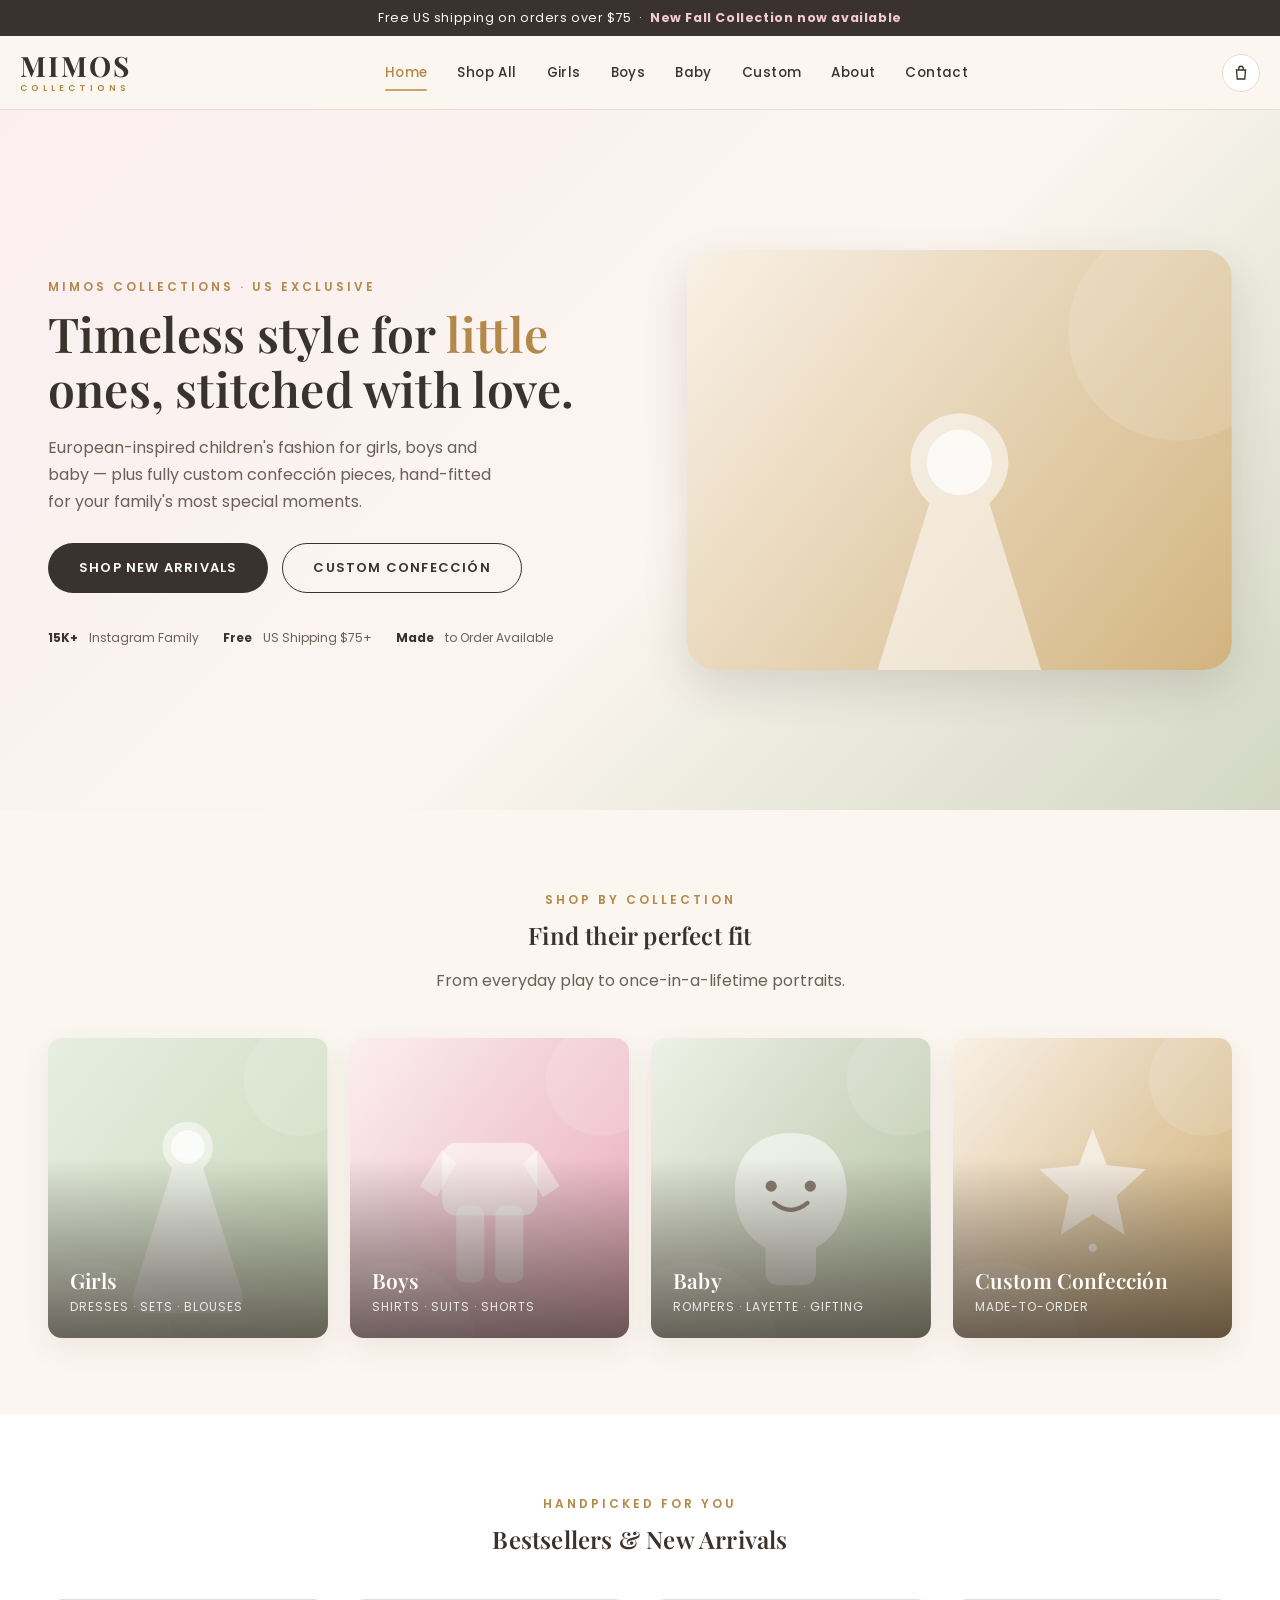
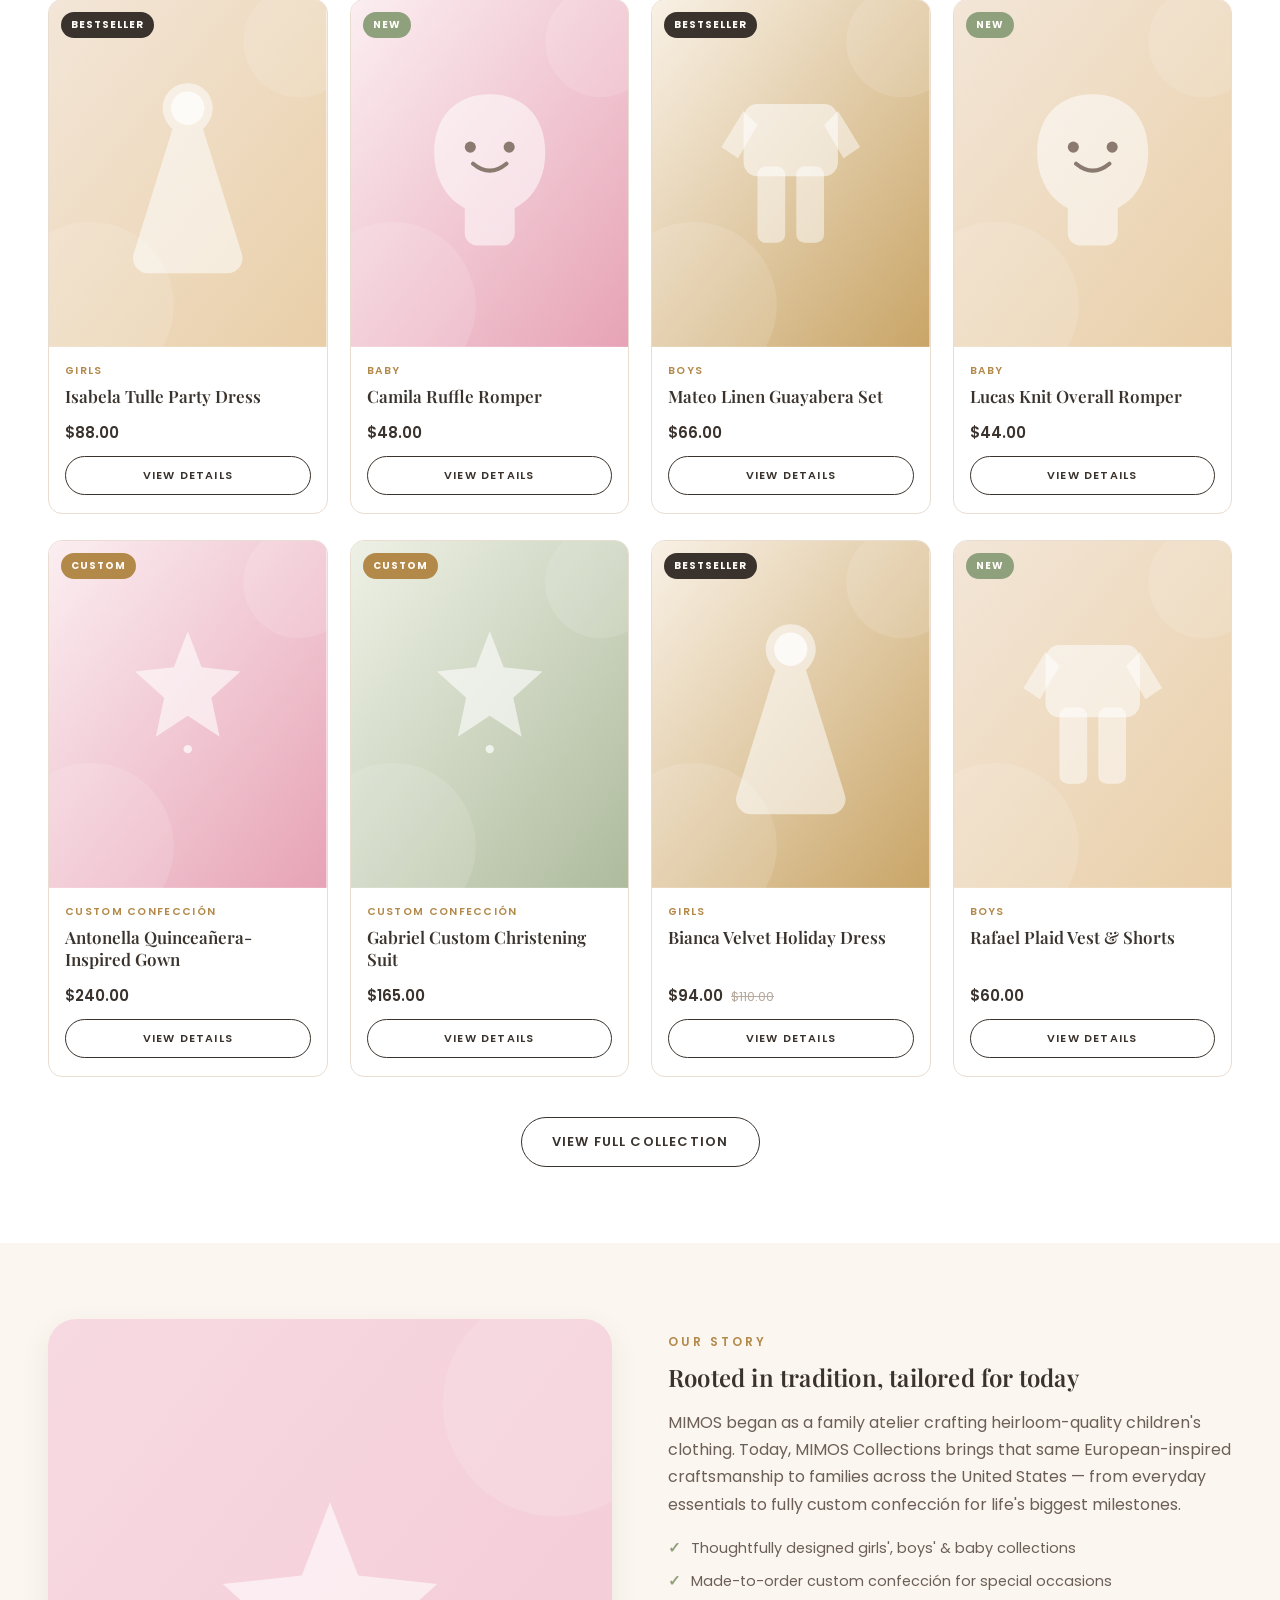
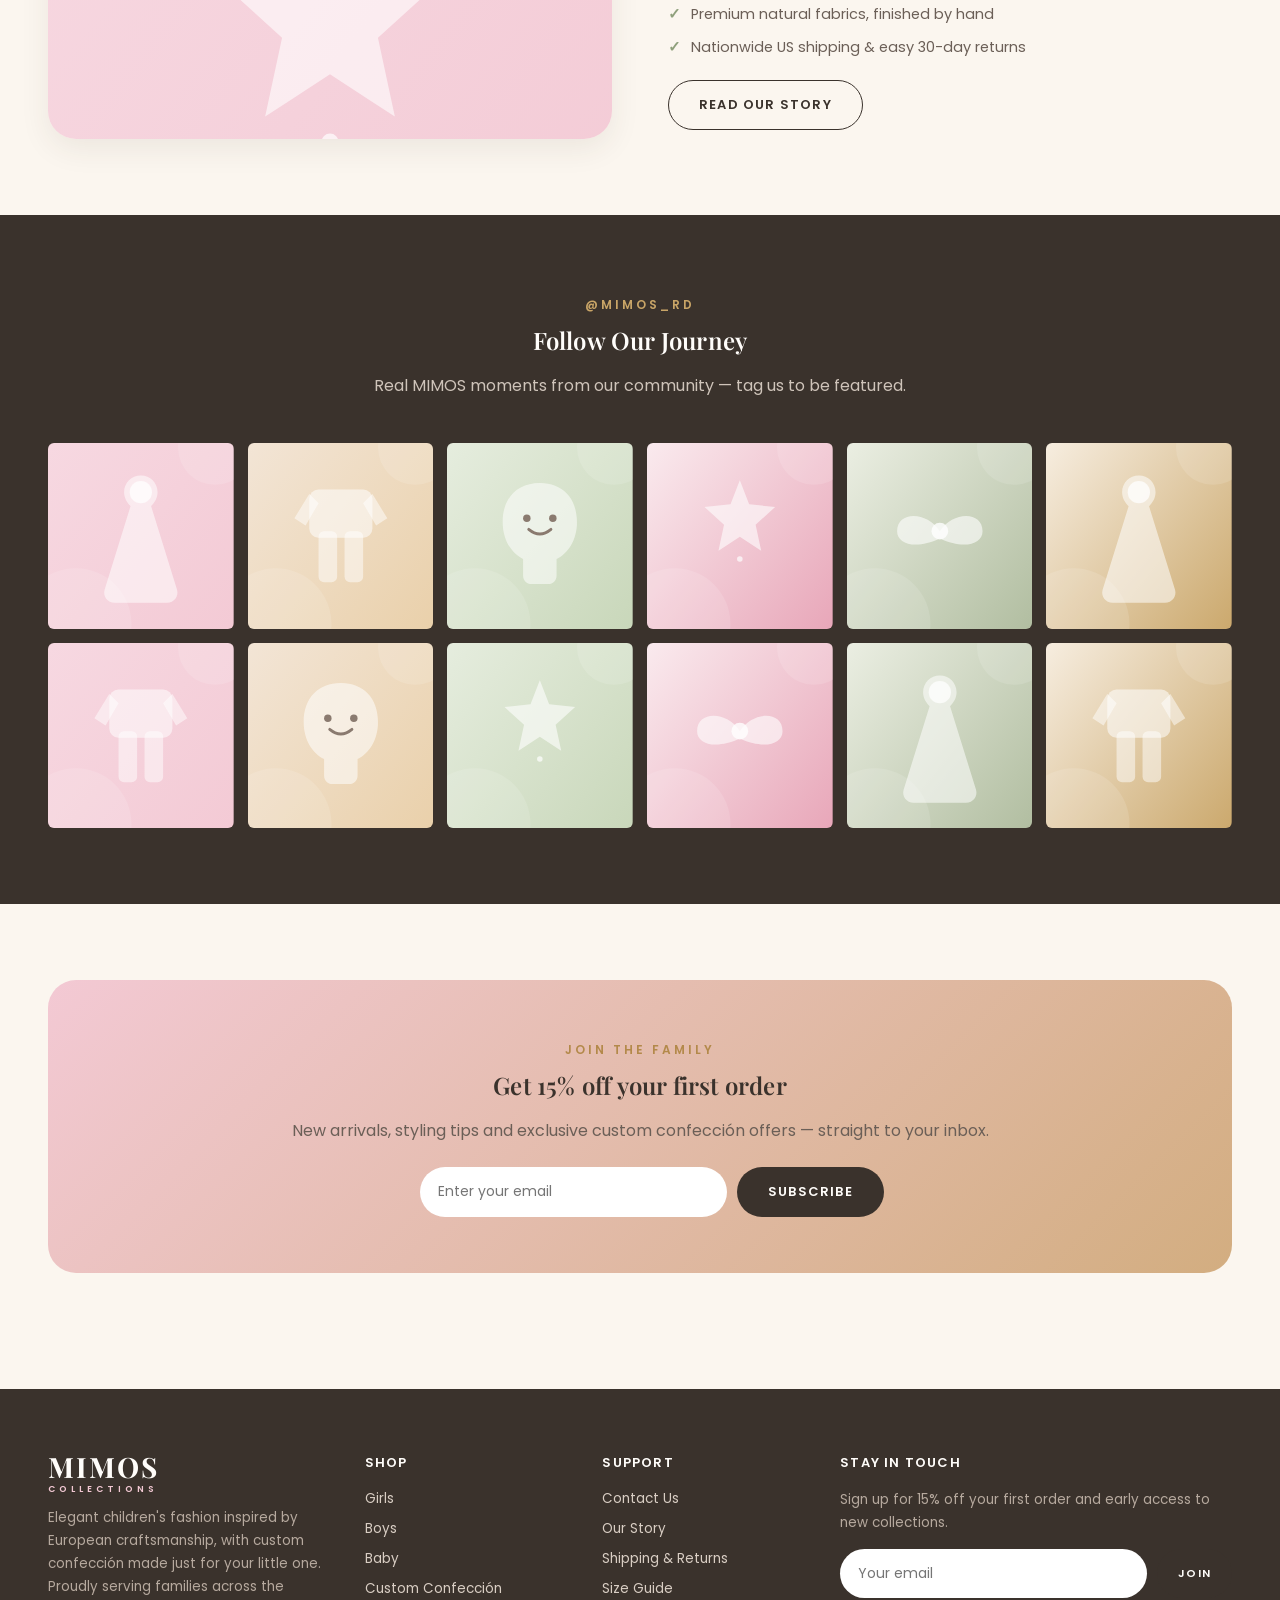
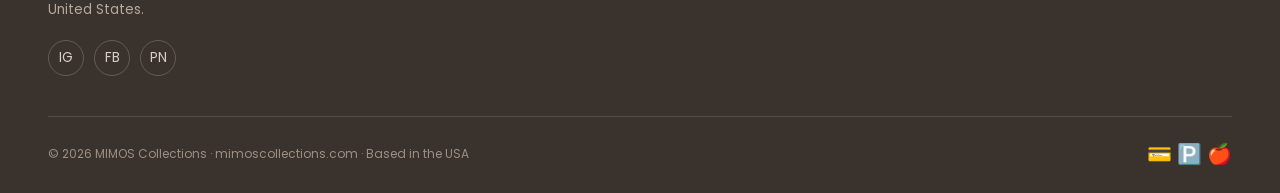
==== index.html @ 0d4e4b75 "Add MIMOS Collections e-commerce storefront Static multi-page site for a US-based children's fashion" ====
<!DOCTYPE html>
<html lang="en">
<head>
<meta charset="UTF-8">
<meta name="viewport" content="width=device-width, initial-scale=1.0">
<title>MIMOS Collections | Elegant Children's Fashion, Made in the USA</title>
<meta name="description" content="MIMOS Collections — elegant, European-inspired children's clothing for girls, boys and baby, plus custom confección pieces. US shipping nationwide.">
<link rel="icon" href="assets/favicon.svg" type="image/svg+xml">
<link rel="preconnect" href="https://fonts.googleapis.com">
<link href="https://fonts.googleapis.com/css2?family=Playfair+Display:wght@600;700&family=Poppins:wght@400;500;600;700&display=swap" rel="stylesheet">
<link rel="stylesheet" href="css/style.css">
</head>
<body>

<div class="topbar">Free US shipping on orders over $75 &nbsp;·&nbsp; <strong>New Fall Collection now available</strong></div>

<header class="site-header">
  <div class="wrap nav">
    <a href="index.html" class="logo">MIMOS<span>Collections</span></a>
    <nav class="nav-links">
      <a href="index.html" class="active">Home</a>
      <a href="shop.html">Shop All</a>
      <a href="shop.html?cat=girls">Girls</a>
      <a href="shop.html?cat=boys">Boys</a>
      <a href="shop.html?cat=baby">Baby</a>
      <a href="shop.html?cat=custom">Custom</a>
      <a href="about.html">About</a>
      <a href="contact.html">Contact</a>
    </nav>
    <div class="nav-actions">
      <a href="cart.html" class="icon-btn" aria-label="Cart">
        <svg width="18" height="18" viewBox="0 0 24 24" fill="none" stroke="currentColor" stroke-width="1.8"><path d="M6 8h12l-1 12H7L6 8z"/><path d="M9 8V6a3 3 0 016 0v2"/></svg>
        <span class="cart-count">0</span>
      </a>
      <button class="menu-toggle" aria-label="Menu">&#9776;</button>
    </div>
  </div>
</header>

<section class="hero">
  <div class="wrap">
    <div class="hero-copy">
      <span class="eyebrow">MIMOS Collections · US Exclusive</span>
      <h1>Timeless style for <em>little</em> ones, stitched with love.</h1>
      <p class="lead">European-inspired children's fashion for girls, boys and baby — plus fully custom confección pieces, hand-fitted for your family's most special moments.</p>
      <div class="hero-cta">
        <a href="shop.html" class="btn btn-primary">Shop New Arrivals</a>
        <a href="shop.html?cat=custom" class="btn btn-outline">Custom Confección</a>
      </div>
      <div class="hero-badges">
        <div><b>15K+</b>&nbsp;Instagram Family</div>
        <div><b>Free</b>&nbsp;US Shipping $75+</div>
        <div><b>Made</b>&nbsp;to Order Available</div>
      </div>
    </div>
    <div class="hero-art" id="hero-art"></div>
  </div>
</section>

<section>
  <div class="wrap">
    <div class="section-head">
      <span class="eyebrow">Shop by Collection</span>
      <h2>Find their perfect fit</h2>
      <p class="lead">From everyday play to once-in-a-lifetime portraits.</p>
    </div>
    <div class="cat-grid" id="cat-grid"></div>
  </div>
</section>

<section style="background:var(--white);">
  <div class="wrap">
    <div class="section-head">
      <span class="eyebrow">Handpicked for You</span>
      <h2>Bestsellers &amp; New Arrivals</h2>
    </div>
    <div class="product-grid" id="featured-grid"></div>
    <div class="text-center" style="margin-top:40px;">
      <a href="shop.html" class="btn btn-outline">View Full Collection</a>
    </div>
  </div>
</section>

<section>
  <div class="wrap story">
    <div class="story-art" id="story-art"></div>
    <div>
      <span class="eyebrow">Our Story</span>
      <h2>Rooted in tradition, tailored for today</h2>
      <p class="lead" style="margin-bottom:20px;">MIMOS began as a family atelier crafting heirloom-quality children's clothing. Today, MIMOS Collections brings that same European-inspired craftsmanship to families across the United States — from everyday essentials to fully custom confección for life's biggest milestones.</p>
      <ul class="checks">
        <li>Thoughtfully designed girls', boys' &amp; baby collections</li>
        <li>Made-to-order custom confección for special occasions</li>
        <li>Premium natural fabrics, finished by hand</li>
        <li>Nationwide US shipping &amp; easy 30-day returns</li>
      </ul>
      <a href="about.html" class="btn btn-outline" style="margin-top:10px;">Read Our Story</a>
    </div>
  </div>
</section>

<section class="insta-section">
  <div class="wrap">
    <div class="section-head">
      <span class="eyebrow" style="color:var(--gold);">@mimos_rd</span>
      <h2>Follow Our Journey</h2>
      <p class="lead">Real MIMOS moments from our community — tag us to be featured.</p>
    </div>
    <div class="insta-grid" id="insta-grid"></div>
  </div>
</section>

<section>
  <div class="wrap">
    <div class="newsletter">
      <span class="eyebrow" style="color:var(--gold-deep);">Join the Family</span>
      <h2>Get 15% off your first order</h2>
      <p class="lead" style="color:var(--charcoal-soft);">New arrivals, styling tips and exclusive custom confección offers — straight to your inbox.</p>
      <form class="newsletter-form">
        <input type="email" placeholder="Enter your email" required>
        <button class="btn btn-primary" type="submit">Subscribe</button>
      </form>
    </div>
  </div>
</section>

<footer class="site-footer">
  <div class="wrap">
    <div class="footer-grid">
      <div>
        <a href="index.html" class="logo">MIMOS<span>Collections</span></a>
        <p>Elegant children's fashion inspired by European craftsmanship, with custom confección made just for your little one. Proudly serving families across the United States.</p>
        <div class="footer-social">
          <a href="https://www.instagram.com/mimos_rd" target="_blank" rel="noopener" aria-label="Instagram">IG</a>
          <a href="#" aria-label="Facebook">FB</a>
          <a href="#" aria-label="Pinterest">PN</a>
        </div>
      </div>
      <div>
        <h4>Shop</h4>
        <ul>
          <li><a href="shop.html?cat=girls">Girls</a></li>
          <li><a href="shop.html?cat=boys">Boys</a></li>
          <li><a href="shop.html?cat=baby">Baby</a></li>
          <li><a href="shop.html?cat=custom">Custom Confección</a></li>
        </ul>
      </div>
      <div>
        <h4>Support</h4>
        <ul>
          <li><a href="contact.html">Contact Us</a></li>
          <li><a href="about.html">Our Story</a></li>
          <li><a href="contact.html">Shipping &amp; Returns</a></li>
          <li><a href="contact.html">Size Guide</a></li>
        </ul>
      </div>
      <div>
        <h4>Stay In Touch</h4>
        <p>Sign up for 15% off your first order and early access to new collections.</p>
        <form class="newsletter-form" style="margin-top:14px;max-width:none;">
          <input type="email" placeholder="Your email" required>
          <button class="btn btn-primary btn-sm" type="submit">Join</button>
        </form>
      </div>
    </div>
    <div class="footer-bottom">
      <span>&copy; 2026 MIMOS Collections · mimoscollections.com · Based in the USA</span>
      <div class="pay-icons">💳 🅿️ 🍎</div>
    </div>
  </div>
</footer>
<div class="toast"></div>

<script src="js/art.js"></script>
<script src="js/products.js"></script>
<script src="js/cart.js"></script>
<script src="js/render.js"></script>
<script src="js/main.js"></script>
<script>
  document.getElementById('hero-art').innerHTML = mimosArt(11, 'girls');
  document.getElementById('story-art').innerHTML = mimosArt(6, 'custom');
  document.getElementById('cat-grid').innerHTML = ['girls','boys','baby','custom'].map((c,i)=>mimosCategoryCardHTML(c,i+2)).join('');
  const featured = MIMOS_PRODUCTS.filter(p => p.badge).slice(0,8);
  mimosRenderGrid('featured-grid', featured.length ? featured : MIMOS_PRODUCTS.slice(0,8));
  document.getElementById('insta-grid').innerHTML = Array.from({length:12},(_,i)=>mimosInstaTileHTML(i)).join('');
</script>
</body>
</html>
---- css/style.css ----
/* ============================================================
   MIMOS Collections — Design System
   ============================================================ */

:root {
  --pink: #f3c9d4;
  --pink-deep: #e7a3b6;
  --pink-pale: #fbeef1;
  --cream: #fbf6ef;
  --ivory: #fffdfa;
  --gold: #c9a567;
  --gold-deep: #b3894a;
  --sage: #aebb9d;
  --sage-deep: #8fa07c;
  --charcoal: #3a322c;
  --charcoal-soft: #6b5f57;
  --white: #ffffff;
  --line: #e9ddd2;
  --radius-s: 6px;
  --radius-m: 14px;
  --radius-l: 28px;
  --shadow: 0 10px 30px rgba(58, 50, 44, 0.08);
  --shadow-lift: 0 18px 45px rgba(58, 50, 44, 0.14);
  --font-head: 'Playfair Display', Georgia, serif;
  --font-body: 'Poppins', -apple-system, BlinkMacSystemFont, 'Segoe UI', sans-serif;
  --max: 1240px;
}

* { box-sizing: border-box; }
html { scroll-behavior: smooth; }

body {
  margin: 0;
  font-family: var(--font-body);
  color: var(--charcoal);
  background: var(--cream);
  -webkit-font-smoothing: antialiased;
}

img { max-width: 100%; display: block; }
a { text-decoration: none; color: inherit; }
ul { list-style: none; margin: 0; padding: 0; }
button { font-family: inherit; cursor: pointer; }
input, select, textarea { font-family: inherit; }

.wrap {
  max-width: var(--max);
  margin: 0 auto;
  padding: 0 28px;
}

h1, h2, h3, h4 {
  font-family: var(--font-head);
  font-weight: 600;
  margin: 0 0 14px;
  color: var(--charcoal);
  letter-spacing: 0.2px;
}

.eyebrow {
  display: inline-block;
  font-size: 12px;
  letter-spacing: 3px;
  text-transform: uppercase;
  color: var(--gold-deep);
  font-weight: 600;
  margin-bottom: 10px;
}

.lead {
  color: var(--charcoal-soft);
  font-size: 16px;
  line-height: 1.7;
}

/* ---------- Buttons ---------- */
.btn {
  display: inline-flex;
  align-items: center;
  justify-content: center;
  gap: 8px;
  padding: 14px 30px;
  border-radius: 999px;
  font-size: 13px;
  font-weight: 600;
  letter-spacing: 1.2px;
  text-transform: uppercase;
  border: 1px solid transparent;
  transition: transform 0.2s ease, box-shadow 0.2s ease, background 0.2s ease, color 0.2s ease;
  white-space: nowrap;
}
.btn:active { transform: translateY(1px); }
.btn-primary {
  background: var(--charcoal);
  color: var(--ivory);
}
.btn-primary:hover { background: var(--gold-deep); box-shadow: var(--shadow-lift); }
.btn-outline {
  background: transparent;
  border-color: var(--charcoal);
  color: var(--charcoal);
}
.btn-outline:hover { background: var(--charcoal); color: var(--ivory); }
.btn-light {
  background: var(--ivory);
  color: var(--charcoal);
}
.btn-light:hover { background: var(--pink); }
.btn-block { width: 100%; }
.btn-sm { padding: 10px 20px; font-size: 11px; }
.btn:disabled { opacity: 0.5; cursor: not-allowed; }

/* ---------- Top bar & Header ---------- */
.topbar {
  background: var(--charcoal);
  color: var(--ivory);
  font-size: 12.5px;
  letter-spacing: 0.6px;
  text-align: center;
  padding: 9px 16px;
}
.topbar strong { color: var(--pink); }

header.site-header {
  background: rgba(251, 246, 239, 0.92);
  backdrop-filter: blur(8px);
  position: sticky;
  top: 0;
  z-index: 100;
  border-bottom: 1px solid var(--line);
}

.nav {
  display: flex;
  align-items: center;
  justify-content: space-between;
  padding: 16px 0;
  gap: 24px;
}

.logo {
  font-family: var(--font-head);
  font-size: 28px;
  font-weight: 700;
  letter-spacing: 2px;
  color: var(--charcoal);
  display: flex;
  flex-direction: column;
  line-height: 1;
}
.logo span {
  font-family: var(--font-body);
  font-size: 9px;
  letter-spacing: 4px;
  text-transform: uppercase;
  color: var(--gold-deep);
  font-weight: 600;
  margin-top: 4px;
}

.nav-links {
  display: flex;
  gap: 30px;
  align-items: center;
}
.nav-links a {
  font-size: 13.5px;
  font-weight: 500;
  letter-spacing: 0.4px;
  color: var(--charcoal);
  position: relative;
  padding: 6px 0;
}
.nav-links a.active,
.nav-links a:hover { color: var(--gold-deep); }
.nav-links a.active::after {
  content: '';
  position: absolute;
  left: 0; right: 0; bottom: -2px;
  height: 2px;
  background: var(--gold);
  border-radius: 2px;
}

.nav-actions {
  display: flex;
  align-items: center;
  gap: 18px;
}
.icon-btn {
  position: relative;
  width: 38px; height: 38px;
  display: flex; align-items: center; justify-content: center;
  border-radius: 50%;
  background: var(--white);
  border: 1px solid var(--line);
  transition: background 0.2s, border-color 0.2s;
}
.icon-btn:hover { background: var(--pink-pale); border-color: var(--pink); }
.cart-count {
  position: absolute;
  top: -6px; right: -6px;
  background: var(--pink-deep);
  color: var(--white);
  font-size: 10px;
  font-weight: 700;
  width: 18px; height: 18px;
  border-radius: 50%;
  display: flex; align-items: center; justify-content: center;
}
.menu-toggle { display: none; }

/* ---------- Hero ---------- */
.hero {
  position: relative;
  overflow: hidden;
  background: linear-gradient(135deg, var(--pink-pale) 0%, var(--cream) 55%, var(--sage) 140%);
}
.hero .wrap {
  display: grid;
  grid-template-columns: 1.1fr 1fr;
  align-items: center;
  gap: 40px;
  padding-top: 64px;
  padding-bottom: 64px;
  min-height: 480px;
}
.hero h1 {
  font-size: 48px;
  line-height: 1.15;
  margin-bottom: 18px;
}
.hero h1 em { color: var(--gold-deep); font-style: normal; }
.hero p { margin-bottom: 28px; max-width: 460px; }
.hero-cta { display: flex; gap: 14px; flex-wrap: wrap; }
.hero-badges {
  display: flex;
  gap: 24px;
  margin-top: 36px;
  flex-wrap: wrap;
}
.hero-badges div { font-size: 12px; color: var(--charcoal-soft); display: flex; align-items: center; gap: 8px; }
.hero-badges b { color: var(--charcoal); font-weight: 700; }

.hero-art {
  position: relative;
  height: 420px;
  border-radius: var(--radius-l);
  overflow: hidden;
  box-shadow: var(--shadow-lift);
}

/* ---------- Sections ---------- */
section { padding: 76px 0; }
.section-head {
  text-align: center;
  max-width: 620px;
  margin: 0 auto 44px;
}
.section-head.left { text-align: left; margin: 0 0 44px; }

/* ---------- Category cards ---------- */
.cat-grid {
  display: grid;
  grid-template-columns: repeat(4, 1fr);
  gap: 22px;
}
.cat-card {
  position: relative;
  border-radius: var(--radius-m);
  overflow: hidden;
  height: 300px;
  box-shadow: var(--shadow);
  transition: transform 0.35s ease, box-shadow 0.35s ease;
}
.cat-card:hover { transform: translateY(-6px); box-shadow: var(--shadow-lift); }
.cat-card .art { position: absolute; inset: 0; }
.cat-card .overlay {
  position: absolute; inset: 0;
  background: linear-gradient(180deg, rgba(58,50,44,0) 40%, rgba(58,50,44,0.72) 100%);
  display: flex; flex-direction: column; justify-content: flex-end;
  padding: 22px;
  color: var(--ivory);
}
.cat-card h3 { color: var(--ivory); margin-bottom: 4px; font-size: 21px; }
.cat-card span { font-size: 12px; letter-spacing: 1px; text-transform: uppercase; opacity: 0.85; }

/* ---------- Product grid ---------- */
.product-grid {
  display: grid;
  grid-template-columns: repeat(4, 1fr);
  gap: 26px 22px;
}
.product-card {
  background: var(--white);
  border-radius: var(--radius-m);
  overflow: hidden;
  border: 1px solid var(--line);
  transition: transform 0.3s ease, box-shadow 0.3s ease;
  display: flex;
  flex-direction: column;
}
.product-card:hover { transform: translateY(-5px); box-shadow: var(--shadow-lift); }
.product-thumb {
  position: relative;
  aspect-ratio: 4 / 5;
  overflow: hidden;
}
.product-thumb svg { width: 100%; height: 100%; display: block; }
.badge {
  position: absolute;
  top: 12px; left: 12px;
  background: var(--charcoal);
  color: var(--ivory);
  font-size: 10px;
  font-weight: 700;
  letter-spacing: 1px;
  text-transform: uppercase;
  padding: 5px 10px;
  border-radius: 999px;
}
.badge.custom { background: var(--gold-deep); }
.badge.new { background: var(--sage-deep); }
.wish-btn {
  position: absolute;
  top: 10px; right: 10px;
  width: 32px; height: 32px;
  border-radius: 50%;
  background: rgba(255,255,255,0.9);
  border: none;
  display: flex; align-items: center; justify-content: center;
  font-size: 15px;
  color: var(--pink-deep);
}
.product-info { padding: 16px 16px 18px; flex: 1; display: flex; flex-direction: column; }
.product-cat { font-size: 10.5px; letter-spacing: 1.3px; text-transform: uppercase; color: var(--gold-deep); font-weight: 600; margin-bottom: 6px; }
.product-name { font-family: var(--font-head); font-size: 17px; font-weight: 600; margin-bottom: 6px; }
.product-price { font-size: 15px; font-weight: 600; color: var(--charcoal); margin-top: auto; padding-top: 8px; display: flex; align-items: baseline; gap: 8px; }
.product-price .was { text-decoration: line-through; color: #b8ab9f; font-weight: 400; font-size: 13px; }
.product-info .btn { margin-top: 12px; }

/* ---------- Instagram strip ---------- */
.insta-section { background: var(--charcoal); color: var(--ivory); }
.insta-section .section-head h2 { color: var(--ivory); }
.insta-section .lead { color: #cfc4ba; }
.insta-grid {
  display: grid;
  grid-template-columns: repeat(6, 1fr);
  gap: 14px;
}
.insta-tile {
  aspect-ratio: 1;
  border-radius: var(--radius-s);
  overflow: hidden;
  position: relative;
}
.insta-tile svg { width: 100%; height: 100%; }
.insta-tile .ig-overlay {
  position: absolute; inset: 0;
  background: rgba(58,50,44,0);
  display: flex; align-items: center; justify-content: center;
  color: #fff; font-size: 20px;
  opacity: 0;
  transition: 0.25s;
}
.insta-tile:hover .ig-overlay { opacity: 1; background: rgba(58,50,44,0.45); }

/* ---------- Story / About ---------- */
.story {
  display: grid;
  grid-template-columns: 1fr 1fr;
  gap: 56px;
  align-items: center;
}
.story-art { border-radius: var(--radius-l); overflow: hidden; box-shadow: var(--shadow); height: 420px; }
.story ul.checks li { display: flex; gap: 10px; margin-bottom: 12px; font-size: 14.5px; color: var(--charcoal-soft); align-items: flex-start; }
.story ul.checks li::before { content: '✓'; color: var(--sage-deep); font-weight: 700; }

/* ---------- Newsletter ---------- */
.newsletter {
  background: linear-gradient(135deg, var(--pink) 0%, var(--gold) 130%);
  border-radius: var(--radius-l);
  padding: 56px;
  text-align: center;
  color: var(--charcoal);
}
.newsletter h2 { color: var(--charcoal); }
.newsletter-form {
  display: flex;
  gap: 10px;
  max-width: 440px;
  margin: 22px auto 0;
}
.newsletter-form input {
  flex: 1;
  padding: 14px 18px;
  border-radius: 999px;
  border: none;
  font-size: 14px;
}

/* ---------- Footer ---------- */
footer.site-footer {
  background: var(--charcoal);
  color: #d9cec4;
  padding: 64px 0 24px;
  margin-top: 40px;
  font-size: 13.5px;
}
.footer-grid {
  display: grid;
  grid-template-columns: 1.4fr 1fr 1fr 1.2fr;
  gap: 40px;
  padding-bottom: 40px;
  border-bottom: 1px solid rgba(255,255,255,0.12);
}
footer .logo { color: var(--ivory); }
footer .logo span { color: var(--pink); }
footer p { line-height: 1.7; color: #b6a99e; }
footer h4 { color: var(--ivory); font-size: 13px; letter-spacing: 1.2px; text-transform: uppercase; margin-bottom: 16px; font-family: var(--font-body); }
footer ul li { margin-bottom: 10px; }
footer ul li a:hover { color: var(--pink); }
.footer-social { display: flex; gap: 10px; margin-top: 18px; }
.footer-social a {
  width: 36px; height: 36px; border-radius: 50%;
  border: 1px solid rgba(255,255,255,0.2);
  display: flex; align-items: center; justify-content: center;
}
.footer-social a:hover { background: var(--pink); border-color: var(--pink); color: var(--charcoal); }
.footer-bottom {
  display: flex; justify-content: space-between; align-items: center;
  padding-top: 22px; flex-wrap: wrap; gap: 10px;
  font-size: 12px; color: #9c8f84;
}
.pay-icons { display: flex; gap: 8px; font-size: 20px; }

/* ---------- Breadcrumb / Page header ---------- */
.page-header {
  background: var(--pink-pale);
  padding: 48px 0 38px;
  text-align: center;
}
.page-header h1 { margin-bottom: 6px; }
.breadcrumb { font-size: 12.5px; color: var(--charcoal-soft); }
.breadcrumb a:hover { color: var(--gold-deep); }

/* ---------- Shop layout ---------- */
.shop-layout {
  display: grid;
  grid-template-columns: 250px 1fr;
  gap: 40px;
  align-items: start;
}
.filters {
  background: var(--white);
  border: 1px solid var(--line);
  border-radius: var(--radius-m);
  padding: 22px;
  position: sticky;
  top: 100px;
}
.filters h4 { font-size: 13px; text-transform: uppercase; letter-spacing: 1px; margin: 18px 0 10px; }
.filters h4:first-child { margin-top: 0; }
.filter-opt { display: flex; align-items: center; gap: 8px; font-size: 13.5px; color: var(--charcoal-soft); margin-bottom: 9px; cursor: pointer; }
.filter-opt input { accent-color: var(--gold-deep); }
.filter-opt:hover { color: var(--charcoal); }
.price-range { width: 100%; accent-color: var(--gold-deep); }

.shop-toolbar {
  display: flex; justify-content: space-between; align-items: center;
  margin-bottom: 24px; flex-wrap: wrap; gap: 12px;
}
.shop-toolbar select {
  padding: 10px 14px; border-radius: var(--radius-s); border: 1px solid var(--line); background: var(--white); font-size: 13px;
}
.results-count { font-size: 13px; color: var(--charcoal-soft); }

/* ---------- Product detail ---------- */
.pd-layout {
  display: grid;
  grid-template-columns: 1fr 1fr;
  gap: 56px;
}
.pd-gallery-main { border-radius: var(--radius-m); overflow: hidden; aspect-ratio: 4/5; box-shadow: var(--shadow); }
.pd-thumbs { display: flex; gap: 12px; margin-top: 14px; }
.pd-thumbs > div { width: 74px; height: 74px; border-radius: var(--radius-s); overflow: hidden; border: 2px solid var(--line); cursor: pointer; }
.pd-thumbs > div.active { border-color: var(--gold-deep); }
.pd-price { font-size: 26px; font-weight: 700; margin: 14px 0 22px; }
.pd-price .was { text-decoration: line-through; color: #b8ab9f; font-size: 17px; font-weight: 400; margin-left: 10px; }
.size-grid { display: flex; gap: 10px; flex-wrap: wrap; margin: 10px 0 24px; }
.size-opt {
  width: 52px; height: 42px; display: flex; align-items: center; justify-content: center;
  border: 1px solid var(--line); border-radius: var(--radius-s); font-size: 13px; font-weight: 600;
  background: var(--white); transition: 0.2s;
}
.size-opt:hover, .size-opt.active { border-color: var(--charcoal); background: var(--charcoal); color: var(--ivory); }
.qty-row { display: flex; align-items: center; gap: 16px; margin-bottom: 22px; }
.qty-box { display: flex; align-items: center; border: 1px solid var(--line); border-radius: 999px; overflow: hidden; }
.qty-box button { width: 38px; height: 38px; background: var(--white); border: none; font-size: 16px; }
.qty-box span { width: 34px; text-align: center; font-weight: 600; }
.pd-actions { display: flex; gap: 12px; margin-bottom: 26px; }
.pd-meta { border-top: 1px solid var(--line); padding-top: 20px; margin-top: 10px; }
.pd-meta details { border-bottom: 1px solid var(--line); padding: 14px 0; }
.pd-meta summary { cursor: pointer; font-weight: 600; font-size: 14px; }
.pd-meta p { color: var(--charcoal-soft); font-size: 13.5px; line-height: 1.7; margin: 10px 0 0; }
.custom-note {
  background: var(--pink-pale);
  border: 1px dashed var(--pink-deep);
  border-radius: var(--radius-s);
  padding: 14px 16px;
  font-size: 13px;
  color: var(--charcoal-soft);
  margin-bottom: 20px;
}

/* ---------- Cart page ---------- */
.cart-table { width: 100%; border-collapse: collapse; }
.cart-table th { text-align: left; font-size: 11.5px; letter-spacing: 1px; text-transform: uppercase; color: var(--charcoal-soft); padding-bottom: 14px; border-bottom: 1px solid var(--line); }
.cart-table td { padding: 20px 10px; border-bottom: 1px solid var(--line); vertical-align: middle; }
.cart-item { display: flex; gap: 16px; align-items: center; }
.cart-item .thumb { width: 84px; height: 100px; border-radius: var(--radius-s); overflow: hidden; flex-shrink: 0; }
.cart-item .name { font-weight: 600; font-family: var(--font-head); font-size: 15.5px; }
.cart-item .sub { font-size: 12.5px; color: var(--charcoal-soft); margin-top: 4px; }
.remove-link { font-size: 12px; color: var(--pink-deep); margin-top: 6px; display: inline-block; }
.summary-box {
  background: var(--white); border: 1px solid var(--line); border-radius: var(--radius-m);
  padding: 26px; position: sticky; top: 100px;
}
.summary-row { display: flex; justify-content: space-between; font-size: 14px; margin-bottom: 12px; color: var(--charcoal-soft); }
.summary-row.total { font-size: 18px; font-weight: 700; color: var(--charcoal); border-top: 1px solid var(--line); padding-top: 14px; margin-top: 6px; }
.promo-row { display: flex; gap: 8px; margin: 16px 0; }
.promo-row input { flex: 1; padding: 11px 14px; border-radius: var(--radius-s); border: 1px solid var(--line); font-size: 13px; }
.empty-state { text-align: center; padding: 80px 20px; }
.empty-state .big-icon { font-size: 54px; margin-bottom: 20px; }

/* ---------- Checkout ---------- */
.checkout-layout { display: grid; grid-template-columns: 1.3fr 1fr; gap: 48px; align-items: start; }
.form-card { background: var(--white); border: 1px solid var(--line); border-radius: var(--radius-m); padding: 28px; margin-bottom: 22px; }
.form-card h3 { font-size: 16px; display: flex; align-items: center; gap: 10px; }
.step-num { width: 24px; height: 24px; border-radius: 50%; background: var(--charcoal); color: var(--ivory); font-size: 12px; display: flex; align-items: center; justify-content: center; font-family: var(--font-body); }
.form-grid { display: grid; grid-template-columns: 1fr 1fr; gap: 14px; margin-top: 16px; }
.form-grid .full { grid-column: 1 / -1; }
.field label { display: block; font-size: 12px; font-weight: 600; margin-bottom: 6px; color: var(--charcoal-soft); }
.field input, .field select { width: 100%; padding: 12px 14px; border: 1px solid var(--line); border-radius: var(--radius-s); font-size: 13.5px; background: var(--ivory); }
.field input:focus, .field select:focus { outline: none; border-color: var(--gold-deep); }
.ship-opt { display: flex; justify-content: space-between; align-items: center; border: 1px solid var(--line); border-radius: var(--radius-s); padding: 14px 16px; margin-bottom: 10px; cursor: pointer; font-size: 13.5px; }
.ship-opt input { accent-color: var(--gold-deep); margin-right: 10px; }
.ship-opt.active { border-color: var(--gold-deep); background: var(--pink-pale); }
.mini-item { display: flex; gap: 12px; margin-bottom: 16px; align-items: center; }
.mini-item .thumb { width: 56px; height: 66px; border-radius: 6px; overflow: hidden; flex-shrink: 0; position: relative; }
.mini-item .qty-badge { position: absolute; top: -6px; right: -6px; background: var(--charcoal); color: #fff; font-size: 10px; width: 18px; height: 18px; border-radius: 50%; display: flex; align-items: center; justify-content: center; }
.mini-item .name { font-size: 13px; font-weight: 600; }
.mini-item .opt { font-size: 11.5px; color: var(--charcoal-soft); }
.secure-note { display: flex; align-items: center; gap: 8px; font-size: 12px; color: var(--charcoal-soft); justify-content: center; margin-top: 16px; }
.card-icons { display: flex; gap: 8px; font-size: 22px; margin-top: 10px; }
.confirm-box { text-align: center; padding: 70px 20px; }
.confirm-box .check-circle {
  width: 84px; height: 84px; border-radius: 50%; background: var(--sage);
  display: flex; align-items: center; justify-content: center; font-size: 38px; color: var(--white);
  margin: 0 auto 24px;
}
.order-num { font-family: var(--font-head); font-size: 22px; color: var(--gold-deep); margin: 10px 0 30px; }

/* ---------- About page ---------- */
.value-grid { display: grid; grid-template-columns: repeat(3, 1fr); gap: 26px; }
.value-card { background: var(--white); border: 1px solid var(--line); border-radius: var(--radius-m); padding: 30px; text-align: center; }
.value-card .ic { font-size: 30px; margin-bottom: 14px; }

/* ---------- Contact page ---------- */
.contact-layout { display: grid; grid-template-columns: 1fr 1fr; gap: 50px; }
.contact-info-card { background: var(--white); border: 1px solid var(--line); border-radius: var(--radius-m); padding: 26px; margin-bottom: 16px; display: flex; gap: 16px; }
.contact-info-card .ic { font-size: 22px; width: 44px; height: 44px; background: var(--pink-pale); border-radius: 50%; display: flex; align-items: center; justify-content: center; flex-shrink: 0; }
.contact-form .field { margin-bottom: 16px; }
.contact-form textarea { width: 100%; padding: 12px 14px; border: 1px solid var(--line); border-radius: var(--radius-s); font-size: 13.5px; font-family: inherit; resize: vertical; background: var(--ivory); }

/* ---------- Toast ---------- */
.toast {
  position: fixed; bottom: 26px; right: 26px;
  background: var(--charcoal); color: var(--ivory);
  padding: 16px 22px; border-radius: var(--radius-m);
  box-shadow: var(--shadow-lift);
  font-size: 13.5px; display: flex; align-items: center; gap: 12px;
  transform: translateY(140%); opacity: 0; transition: 0.35s ease;
  z-index: 999; max-width: 320px;
}
.toast.show { transform: translateY(0); opacity: 1; }

/* ---------- Utility ---------- */
.mt-0 { margin-top: 0; }
.text-center { text-align: center; }
.mb-40 { margin-bottom: 40px; }

/* ============================================================
   Responsive
   ============================================================ */
@media (max-width: 1080px) {
  .cat-grid { grid-template-columns: repeat(2, 1fr); }
  .product-grid { grid-template-columns: repeat(3, 1fr); }
  .insta-grid { grid-template-columns: repeat(4, 1fr); }
  .shop-layout { grid-template-columns: 1fr; }
  .filters { position: static; }
  .checkout-layout { grid-template-columns: 1fr; }
  .contact-layout { grid-template-columns: 1fr; }
}

@media (max-width: 760px) {
  .topbar { font-size: 11px; }
  .nav-links { position: fixed; top: 0; right: 0; height: 100vh; width: 78%; max-width: 320px;
    background: var(--ivory); flex-direction: column; align-items: flex-start; padding: 90px 30px 30px;
    box-shadow: -10px 0 30px rgba(0,0,0,0.12); transform: translateX(100%); transition: transform 0.3s ease; z-index: 200; }
  .nav-links.open { transform: translateX(0); }
  .nav-links a { font-size: 16px; padding: 12px 0; width: 100%; border-bottom: 1px solid var(--line); }
  .menu-toggle { display: flex; width: 38px; height: 38px; align-items: center; justify-content: center; border-radius: 50%; border: 1px solid var(--line); background: var(--white); font-size: 18px; }
  .hero .wrap { grid-template-columns: 1fr; padding-top: 40px; padding-bottom: 40px; }
  .hero-art { order: -1; height: 260px; }
  .hero h1 { font-size: 32px; }
  .cat-grid { grid-template-columns: 1fr 1fr; }
  .product-grid { grid-template-columns: 1fr 1fr; gap: 16px; }
  .insta-grid { grid-template-columns: repeat(3, 1fr); }
  .story { grid-template-columns: 1fr; gap: 30px; }
  .story-art { height: 260px; order: -1; }
  .footer-grid { grid-template-columns: 1fr 1fr; gap: 30px; }
  .pd-layout { grid-template-columns: 1fr; gap: 30px; }
  .value-grid { grid-template-columns: 1fr; }
  .newsletter { padding: 34px 22px; }
  .newsletter-form { flex-direction: column; }
  section { padding: 52px 0; }
}

@media (max-width: 480px) {
  .wrap { padding: 0 18px; }
  .footer-grid { grid-template-columns: 1fr; }
  .insta-grid { grid-template-columns: repeat(3, 1fr); gap: 8px; }
  .cat-grid { grid-template-columns: 1fr; }
  .product-grid { grid-template-columns: 1fr 1fr; }
}
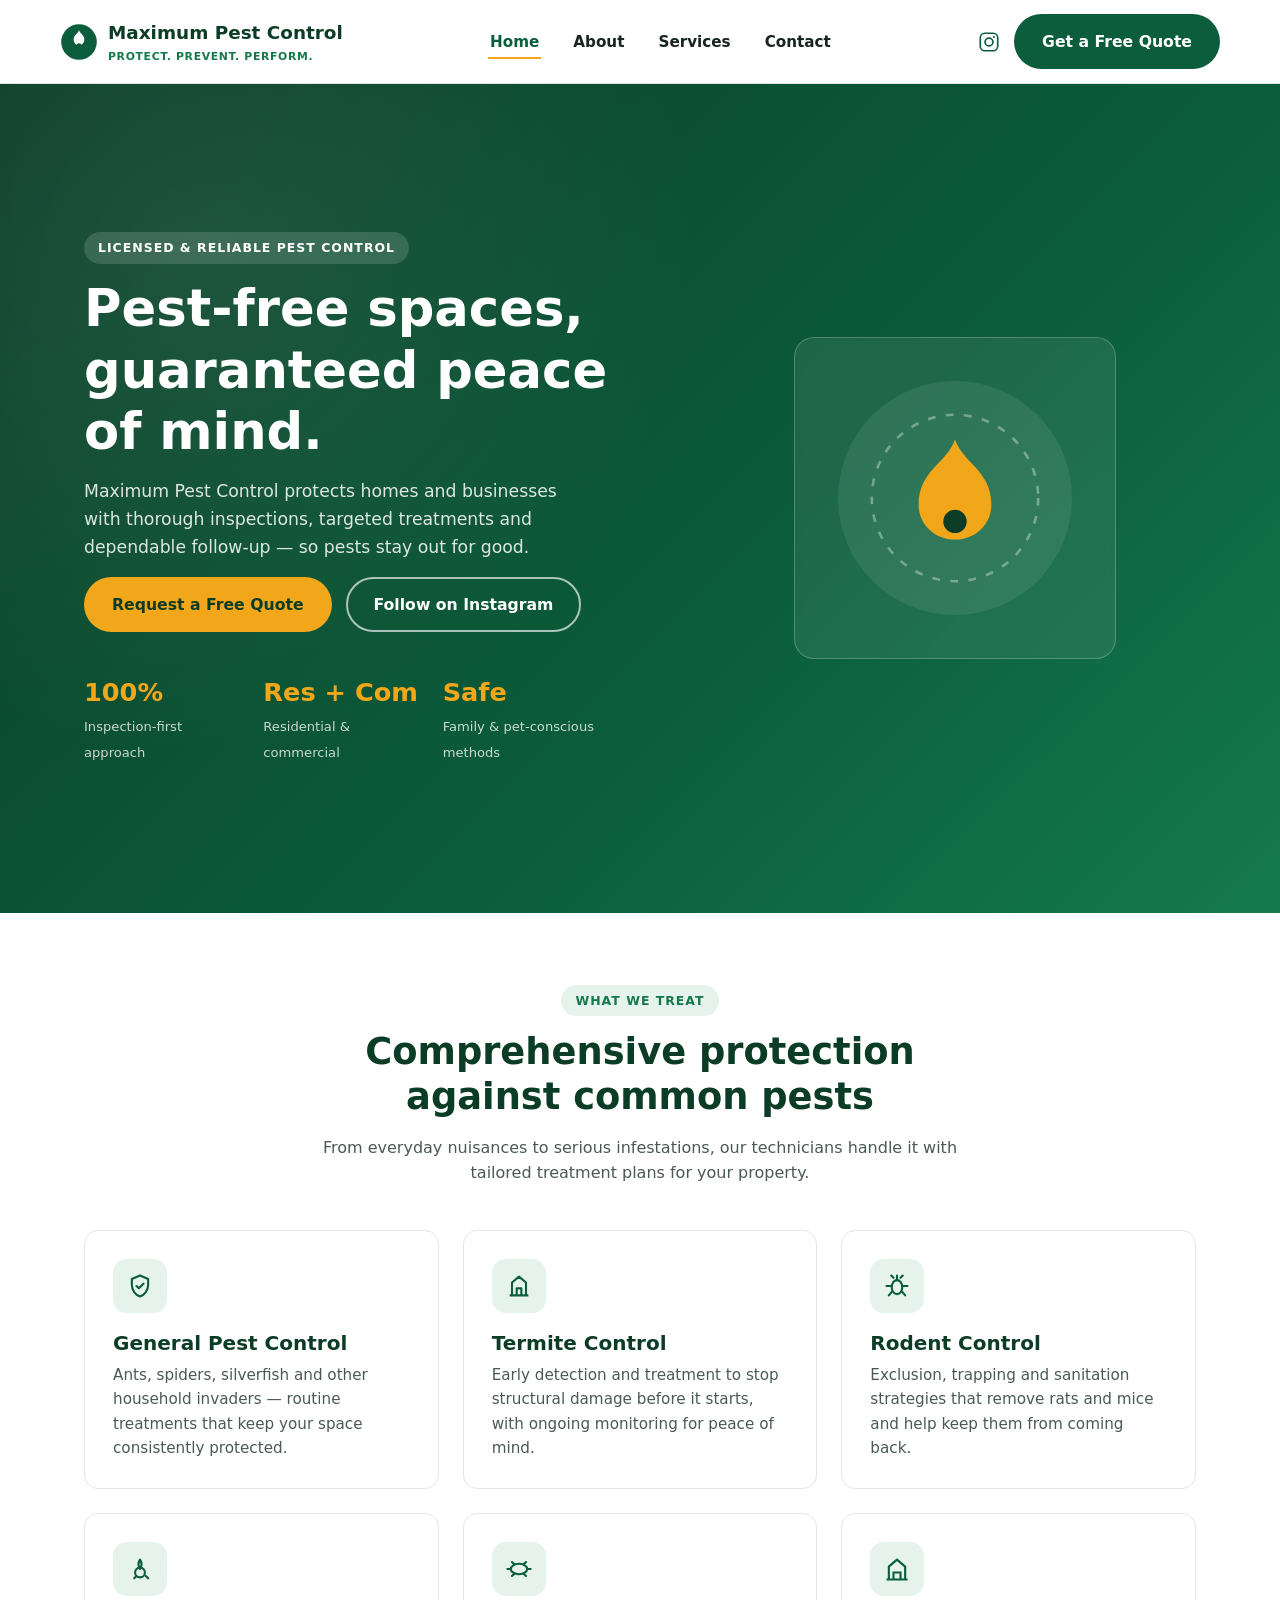
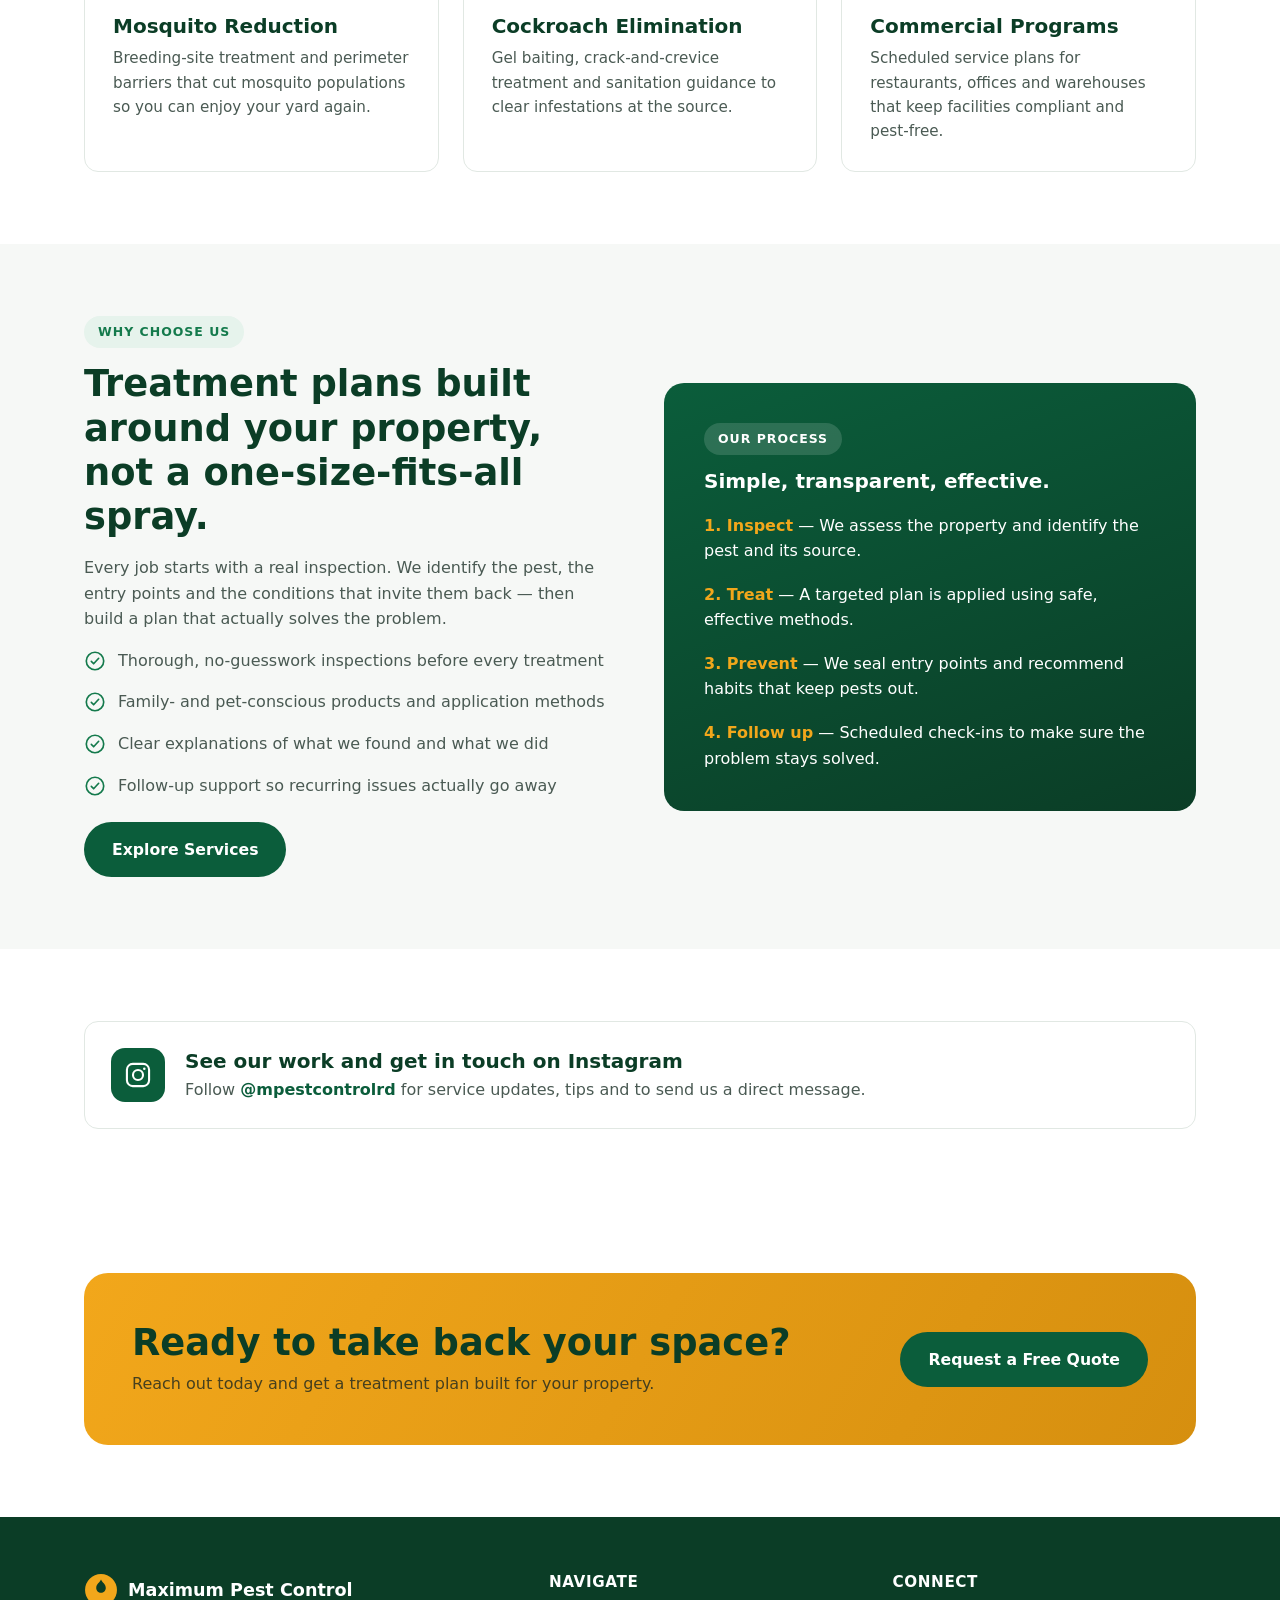
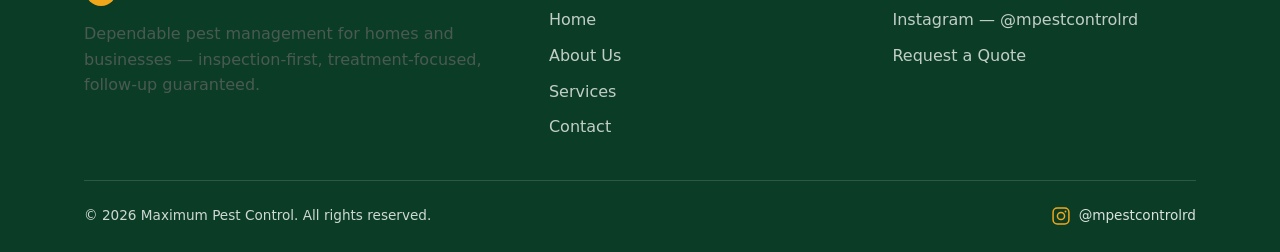
==== commit 85d6b222: "Replace storefront with Maximum Pest Control website Rebuild the repo as a marketing site for Maximu" ====
--- a/index.html
+++ b/index.html
@@ -3,186 +3,239 @@
 <head>
 <meta charset="UTF-8">
 <meta name="viewport" content="width=device-width, initial-scale=1.0">
-<title>MIMOS Collections | Elegant Children's Fashion, Made in the USA</title>
-<meta name="description" content="MIMOS Collections — elegant, European-inspired children's clothing for girls, boys and baby, plus custom confección pieces. US shipping nationwide.">
-<link rel="icon" href="assets/favicon.svg" type="image/svg+xml">
-<link rel="preconnect" href="https://fonts.googleapis.com">
-<link href="https://fonts.googleapis.com/css2?family=Playfair+Display:wght@600;700&family=Poppins:wght@400;500;600;700&display=swap" rel="stylesheet">
+<title>Maximum Pest Control | Residential &amp; Commercial Pest Solutions</title>
+<meta name="description" content="Maximum Pest Control delivers thorough, reliable pest management for homes and businesses — general pest control, termites, rodents, mosquitoes and more.">
+<link rel="icon" type="image/svg+xml" href="assets/favicon.svg">
 <link rel="stylesheet" href="css/style.css">
 </head>
 <body>
 
-<div class="topbar">Free US shipping on orders over $75 &nbsp;·&nbsp; <strong>New Fall Collection now available</strong></div>
-
 <header class="site-header">
-  <div class="wrap nav">
-    <a href="index.html" class="logo">MIMOS<span>Collections</span></a>
-    <nav class="nav-links">
-      <a href="index.html" class="active">Home</a>
-      <a href="shop.html">Shop All</a>
-      <a href="shop.html?cat=girls">Girls</a>
-      <a href="shop.html?cat=boys">Boys</a>
-      <a href="shop.html?cat=baby">Baby</a>
-      <a href="shop.html?cat=custom">Custom</a>
-      <a href="about.html">About</a>
-      <a href="contact.html">Contact</a>
-    </nav>
+  <div class="container nav" id="nav">
+    <a href="index.html" class="brand">
+      <svg class="brand-mark" viewBox="0 0 64 64" fill="none" xmlns="http://www.w3.org/2000/svg">
+        <circle cx="32" cy="32" r="30" fill="#0b5d3b"/>
+        <path d="M32 12c-2 6-9 8-9 16 0 5 4 9 9 9s9-4 9-9c0-8-7-10-9-16z" fill="#ffffff"/>
+        <circle cx="32" cy="38" r="4" fill="#0b5d3b"/>
+      </svg>
+      <span>Maximum Pest Control<small>Protect. Prevent. Perform.</small></span>
+    </a>
+    <button class="nav-toggle" aria-label="Toggle navigation" aria-expanded="false">
+      <span></span><span></span><span></span>
+    </button>
+    <ul class="nav-links">
+      <li><a href="index.html" class="active">Home</a></li>
+      <li><a href="about.html">About</a></li>
+      <li><a href="services.html">Services</a></li>
+      <li><a href="contact.html">Contact</a></li>
+    </ul>
     <div class="nav-actions">
-      <a href="cart.html" class="icon-btn" aria-label="Cart">
-        <svg width="18" height="18" viewBox="0 0 24 24" fill="none" stroke="currentColor" stroke-width="1.8"><path d="M6 8h12l-1 12H7L6 8z"/><path d="M9 8V6a3 3 0 016 0v2"/></svg>
-        <span class="cart-count">0</span>
+      <a href="https://www.instagram.com/mpestcontrolrd?stkn=cXJtZmRmbjVoOTF4&utm_source=qr" target="_blank" rel="noopener" aria-label="Maximum Pest Control on Instagram">
+        <svg class="icon-instagram" viewBox="0 0 24 24" fill="none" xmlns="http://www.w3.org/2000/svg">
+          <rect x="2.5" y="2.5" width="19" height="19" rx="5" stroke="currentColor" stroke-width="1.8"/>
+          <circle cx="12" cy="12" r="4.3" stroke="currentColor" stroke-width="1.8"/>
+          <circle cx="17.4" cy="6.6" r="1.1" fill="currentColor"/>
+        </svg>
       </a>
-      <button class="menu-toggle" aria-label="Menu">&#9776;</button>
+      <a href="contact.html" class="btn btn-dark">Get a Free Quote</a>
     </div>
   </div>
 </header>
 
-<section class="hero">
-  <div class="wrap">
-    <div class="hero-copy">
-      <span class="eyebrow">MIMOS Collections · US Exclusive</span>
-      <h1>Timeless style for <em>little</em> ones, stitched with love.</h1>
-      <p class="lead">European-inspired children's fashion for girls, boys and baby — plus fully custom confección pieces, hand-fitted for your family's most special moments.</p>
-      <div class="hero-cta">
-        <a href="shop.html" class="btn btn-primary">Shop New Arrivals</a>
-        <a href="shop.html?cat=custom" class="btn btn-outline">Custom Confección</a>
-      </div>
-      <div class="hero-badges">
-        <div><b>15K+</b>&nbsp;Instagram Family</div>
-        <div><b>Free</b>&nbsp;US Shipping $75+</div>
-        <div><b>Made</b>&nbsp;to Order Available</div>
-      </div>
-    </div>
-    <div class="hero-art" id="hero-art"></div>
-  </div>
-</section>
-
-<section>
-  <div class="wrap">
-    <div class="section-head">
-      <span class="eyebrow">Shop by Collection</span>
-      <h2>Find their perfect fit</h2>
-      <p class="lead">From everyday play to once-in-a-lifetime portraits.</p>
-    </div>
-    <div class="cat-grid" id="cat-grid"></div>
-  </div>
-</section>
-
-<section style="background:var(--white);">
-  <div class="wrap">
-    <div class="section-head">
-      <span class="eyebrow">Handpicked for You</span>
-      <h2>Bestsellers &amp; New Arrivals</h2>
-    </div>
-    <div class="product-grid" id="featured-grid"></div>
-    <div class="text-center" style="margin-top:40px;">
-      <a href="shop.html" class="btn btn-outline">View Full Collection</a>
-    </div>
-  </div>
-</section>
-
-<section>
-  <div class="wrap story">
-    <div class="story-art" id="story-art"></div>
-    <div>
-      <span class="eyebrow">Our Story</span>
-      <h2>Rooted in tradition, tailored for today</h2>
-      <p class="lead" style="margin-bottom:20px;">MIMOS began as a family atelier crafting heirloom-quality children's clothing. Today, MIMOS Collections brings that same European-inspired craftsmanship to families across the United States — from everyday essentials to fully custom confección for life's biggest milestones.</p>
-      <ul class="checks">
-        <li>Thoughtfully designed girls', boys' &amp; baby collections</li>
-        <li>Made-to-order custom confección for special occasions</li>
-        <li>Premium natural fabrics, finished by hand</li>
-        <li>Nationwide US shipping &amp; easy 30-day returns</li>
-      </ul>
-      <a href="about.html" class="btn btn-outline" style="margin-top:10px;">Read Our Story</a>
-    </div>
-  </div>
-</section>
-
-<section class="insta-section">
-  <div class="wrap">
-    <div class="section-head">
-      <span class="eyebrow" style="color:var(--gold);">@mimos_rd</span>
-      <h2>Follow Our Journey</h2>
-      <p class="lead">Real MIMOS moments from our community — tag us to be featured.</p>
-    </div>
-    <div class="insta-grid" id="insta-grid"></div>
-  </div>
-</section>
-
-<section>
-  <div class="wrap">
-    <div class="newsletter">
-      <span class="eyebrow" style="color:var(--gold-deep);">Join the Family</span>
-      <h2>Get 15% off your first order</h2>
-      <p class="lead" style="color:var(--charcoal-soft);">New arrivals, styling tips and exclusive custom confección offers — straight to your inbox.</p>
-      <form class="newsletter-form">
-        <input type="email" placeholder="Enter your email" required>
-        <button class="btn btn-primary" type="submit">Subscribe</button>
-      </form>
-    </div>
-  </div>
-</section>
+<main>
+  <section class="hero">
+    <div class="container">
+      <div>
+        <span class="eyebrow">Licensed &amp; Reliable Pest Control</span>
+        <h1>Pest-free spaces, guaranteed peace of mind.</h1>
+        <p class="lead">Maximum Pest Control protects homes and businesses with thorough inspections, targeted treatments and dependable follow-up — so pests stay out for good.</p>
+        <div class="btn-row">
+          <a href="contact.html" class="btn btn-primary">Request a Free Quote</a>
+          <a href="https://www.instagram.com/mpestcontrolrd?stkn=cXJtZmRmbjVoOTF4&utm_source=qr" target="_blank" rel="noopener" class="btn btn-outline">Follow on Instagram</a>
+        </div>
+        <div class="hero-stats">
+          <div><strong>100%</strong><span>Inspection-first approach</span></div>
+          <div><strong>Res + Com</strong><span>Residential &amp; commercial</span></div>
+          <div><strong>Safe</strong><span>Family &amp; pet-conscious methods</span></div>
+        </div>
+      </div>
+      <div class="hero-art">
+        <div class="hero-badge">
+          <svg viewBox="0 0 200 200" width="260" height="260" fill="none" xmlns="http://www.w3.org/2000/svg">
+            <circle cx="100" cy="100" r="90" fill="rgba(255,255,255,0.08)"/>
+            <circle cx="100" cy="100" r="64" stroke="rgba(255,255,255,0.35)" stroke-width="2" stroke-dasharray="6 8"/>
+            <path d="M100 55c-6 18-28 24-28 50 0 15 12 27 28 27s28-12 28-27c0-26-22-32-28-50z" fill="#f2a71b"/>
+            <circle cx="100" cy="118" r="9" fill="#0b3d26"/>
+          </svg>
+        </div>
+      </div>
+    </div>
+  </section>
+
+  <section>
+    <div class="container">
+      <div class="section-head">
+        <span class="eyebrow">What We Treat</span>
+        <h2>Comprehensive protection against common pests</h2>
+        <p>From everyday nuisances to serious infestations, our technicians handle it with tailored treatment plans for your property.</p>
+      </div>
+      <div class="grid grid-3">
+        <div class="card">
+          <div class="icon-tile">
+            <svg viewBox="0 0 24 24" fill="none" xmlns="http://www.w3.org/2000/svg"><path d="M12 3l7 3v5c0 5-3.4 8.7-7 10-3.6-1.3-7-5-7-10V6l7-3z" stroke="currentColor" stroke-width="1.8" stroke-linejoin="round"/><path d="M9 12l2 2 4-4" stroke="currentColor" stroke-width="1.8" stroke-linecap="round" stroke-linejoin="round"/></svg>
+          </div>
+          <h3>General Pest Control</h3>
+          <p>Ants, spiders, silverfish and other household invaders — routine treatments that keep your space consistently protected.</p>
+        </div>
+        <div class="card">
+          <div class="icon-tile">
+            <svg viewBox="0 0 24 24" fill="none" xmlns="http://www.w3.org/2000/svg"><path d="M4 20h16M6 20V9l6-5 6 5v11M10 20v-6h4v6" stroke="currentColor" stroke-width="1.8" stroke-linejoin="round"/></svg>
+          </div>
+          <h3>Termite Control</h3>
+          <p>Early detection and treatment to stop structural damage before it starts, with ongoing monitoring for peace of mind.</p>
+        </div>
+        <div class="card">
+          <div class="icon-tile">
+            <svg viewBox="0 0 24 24" fill="none" xmlns="http://www.w3.org/2000/svg"><ellipse cx="12" cy="13" rx="4.5" ry="6" stroke="currentColor" stroke-width="1.8"/><path d="M12 7V3m-3 2l-2-2m8 2l2-2M7 12H3m18 0h-4M7.5 17l-2.5 3m11.5-3l2.5 3" stroke="currentColor" stroke-width="1.8" stroke-linecap="round"/></svg>
+          </div>
+          <h3>Rodent Control</h3>
+          <p>Exclusion, trapping and sanitation strategies that remove rats and mice and help keep them from coming back.</p>
+        </div>
+        <div class="card">
+          <div class="icon-tile">
+            <svg viewBox="0 0 24 24" fill="none" xmlns="http://www.w3.org/2000/svg"><path d="M12 4c2 3 2 5 0 8-2-3-2-5 0-8z" stroke="currentColor" stroke-width="1.8" stroke-linejoin="round"/><circle cx="12" cy="15" r="4.2" stroke="currentColor" stroke-width="1.8"/><path d="M9 18l-2 2m10-2l2 2" stroke="currentColor" stroke-width="1.8" stroke-linecap="round"/></svg>
+          </div>
+          <h3>Mosquito Reduction</h3>
+          <p>Breeding-site treatment and perimeter barriers that cut mosquito populations so you can enjoy your yard again.</p>
+        </div>
+        <div class="card">
+          <div class="icon-tile">
+            <svg viewBox="0 0 24 24" fill="none" xmlns="http://www.w3.org/2000/svg"><ellipse cx="12" cy="12" rx="7" ry="4.5" stroke="currentColor" stroke-width="1.8"/><path d="M5 12H2m20 0h-3M8 8l-2-2m10 2l2-2M8 16l-2 2m10-2l2 2" stroke="currentColor" stroke-width="1.8" stroke-linecap="round"/></svg>
+          </div>
+          <h3>Cockroach Elimination</h3>
+          <p>Gel baiting, crack-and-crevice treatment and sanitation guidance to clear infestations at the source.</p>
+        </div>
+        <div class="card">
+          <div class="icon-tile">
+            <svg viewBox="0 0 24 24" fill="none" xmlns="http://www.w3.org/2000/svg"><path d="M3 21h18M5 21V10l7-6 7 6v11" stroke="currentColor" stroke-width="1.8" stroke-linejoin="round"/><path d="M9 21v-6h6v6" stroke="currentColor" stroke-width="1.8"/></svg>
+          </div>
+          <h3>Commercial Programs</h3>
+          <p>Scheduled service plans for restaurants, offices and warehouses that keep facilities compliant and pest-free.</p>
+        </div>
+      </div>
+    </div>
+  </section>
+
+  <section class="bg-soft">
+    <div class="container split">
+      <div>
+        <span class="eyebrow">Why Choose Us</span>
+        <h2>Treatment plans built around your property, not a one-size-fits-all spray.</h2>
+        <p>Every job starts with a real inspection. We identify the pest, the entry points and the conditions that invite them back — then build a plan that actually solves the problem.</p>
+        <ul class="feature-list">
+          <li>
+            <svg viewBox="0 0 24 24" fill="none" xmlns="http://www.w3.org/2000/svg"><circle cx="12" cy="12" r="9.5" stroke="currentColor" stroke-width="1.8"/><path d="M8 12.5l2.5 2.5L16 9" stroke="currentColor" stroke-width="1.8" stroke-linecap="round" stroke-linejoin="round"/></svg>
+            <span>Thorough, no-guesswork inspections before every treatment</span>
+          </li>
+          <li>
+            <svg viewBox="0 0 24 24" fill="none" xmlns="http://www.w3.org/2000/svg"><circle cx="12" cy="12" r="9.5" stroke="currentColor" stroke-width="1.8"/><path d="M8 12.5l2.5 2.5L16 9" stroke="currentColor" stroke-width="1.8" stroke-linecap="round" stroke-linejoin="round"/></svg>
+            <span>Family- and pet-conscious products and application methods</span>
+          </li>
+          <li>
+            <svg viewBox="0 0 24 24" fill="none" xmlns="http://www.w3.org/2000/svg"><circle cx="12" cy="12" r="9.5" stroke="currentColor" stroke-width="1.8"/><path d="M8 12.5l2.5 2.5L16 9" stroke="currentColor" stroke-width="1.8" stroke-linecap="round" stroke-linejoin="round"/></svg>
+            <span>Clear explanations of what we found and what we did</span>
+          </li>
+          <li>
+            <svg viewBox="0 0 24 24" fill="none" xmlns="http://www.w3.org/2000/svg"><circle cx="12" cy="12" r="9.5" stroke="currentColor" stroke-width="1.8"/><path d="M8 12.5l2.5 2.5L16 9" stroke="currentColor" stroke-width="1.8" stroke-linecap="round" stroke-linejoin="round"/></svg>
+            <span>Follow-up support so recurring issues actually go away</span>
+          </li>
+        </ul>
+        <div class="btn-row" style="margin-top: 24px;">
+          <a href="services.html" class="btn btn-dark">Explore Services</a>
+        </div>
+      </div>
+      <div class="panel">
+        <span class="eyebrow" style="background: rgba(255,255,255,.14); color:#fff;">Our Process</span>
+        <h3>Simple, transparent, effective.</h3>
+        <div class="grid" style="gap: 18px; margin-top: 20px;">
+          <div><strong style="color:#f2a71b;">1. Inspect</strong> — We assess the property and identify the pest and its source.</div>
+          <div><strong style="color:#f2a71b;">2. Treat</strong> — A targeted plan is applied using safe, effective methods.</div>
+          <div><strong style="color:#f2a71b;">3. Prevent</strong> — We seal entry points and recommend habits that keep pests out.</div>
+          <div><strong style="color:#f2a71b;">4. Follow up</strong> — Scheduled check-ins to make sure the problem stays solved.</div>
+        </div>
+      </div>
+    </div>
+  </section>
+
+  <section>
+    <div class="container">
+      <div class="social-card">
+        <div class="icon-tile" style="background:var(--green-700); color:#fff;">
+          <svg viewBox="0 0 24 24" fill="none" xmlns="http://www.w3.org/2000/svg"><rect x="2.5" y="2.5" width="19" height="19" rx="5" stroke="currentColor" stroke-width="1.8"/><circle cx="12" cy="12" r="4.3" stroke="currentColor" stroke-width="1.8"/><circle cx="17.4" cy="6.6" r="1.1" fill="currentColor"/></svg>
+        </div>
+        <div>
+          <h3 style="margin-bottom:4px;">See our work and get in touch on Instagram</h3>
+          <p style="margin-bottom:0;">Follow <a class="handle" href="https://www.instagram.com/mpestcontrolrd?stkn=cXJtZmRmbjVoOTF4&utm_source=qr" target="_blank" rel="noopener">@mpestcontrolrd</a> for service updates, tips and to send us a direct message.</p>
+        </div>
+      </div>
+    </div>
+  </section>
+
+  <section>
+    <div class="container">
+      <div class="cta">
+        <div>
+          <h2>Ready to take back your space?</h2>
+          <p>Reach out today and get a treatment plan built for your property.</p>
+        </div>
+        <div class="btn-row">
+          <a href="contact.html" class="btn btn-dark">Request a Free Quote</a>
+        </div>
+      </div>
+    </div>
+  </section>
+</main>
 
 <footer class="site-footer">
-  <div class="wrap">
+  <div class="container">
     <div class="footer-grid">
       <div>
-        <a href="index.html" class="logo">MIMOS<span>Collections</span></a>
-        <p>Elegant children's fashion inspired by European craftsmanship, with custom confección made just for your little one. Proudly serving families across the United States.</p>
-        <div class="footer-social">
-          <a href="https://www.instagram.com/mimos_rd" target="_blank" rel="noopener" aria-label="Instagram">IG</a>
-          <a href="#" aria-label="Facebook">FB</a>
-          <a href="#" aria-label="Pinterest">PN</a>
-        </div>
-      </div>
-      <div>
-        <h4>Shop</h4>
-        <ul>
-          <li><a href="shop.html?cat=girls">Girls</a></li>
-          <li><a href="shop.html?cat=boys">Boys</a></li>
-          <li><a href="shop.html?cat=baby">Baby</a></li>
-          <li><a href="shop.html?cat=custom">Custom Confección</a></li>
+        <div class="footer-brand">
+          <svg width="34" height="34" viewBox="0 0 64 64" fill="none" xmlns="http://www.w3.org/2000/svg">
+            <circle cx="32" cy="32" r="30" fill="#f2a71b"/>
+            <path d="M32 12c-2 6-9 8-9 16 0 5 4 9 9 9s9-4 9-9c0-8-7-10-9-16z" fill="#0b3d26"/>
+          </svg>
+          <strong>Maximum Pest Control</strong>
+        </div>
+        <p>Dependable pest management for homes and businesses — inspection-first, treatment-focused, follow-up guaranteed.</p>
+      </div>
+      <div>
+        <h4>Navigate</h4>
+        <ul class="footer-links">
+          <li><a href="index.html">Home</a></li>
+          <li><a href="about.html">About Us</a></li>
+          <li><a href="services.html">Services</a></li>
+          <li><a href="contact.html">Contact</a></li>
         </ul>
       </div>
       <div>
-        <h4>Support</h4>
-        <ul>
-          <li><a href="contact.html">Contact Us</a></li>
-          <li><a href="about.html">Our Story</a></li>
-          <li><a href="contact.html">Shipping &amp; Returns</a></li>
-          <li><a href="contact.html">Size Guide</a></li>
+        <h4>Connect</h4>
+        <ul class="footer-links">
+          <li><a href="https://www.instagram.com/mpestcontrolrd?stkn=cXJtZmRmbjVoOTF4&utm_source=qr" target="_blank" rel="noopener">Instagram — @mpestcontrolrd</a></li>
+          <li><a href="contact.html">Request a Quote</a></li>
         </ul>
       </div>
-      <div>
-        <h4>Stay In Touch</h4>
-        <p>Sign up for 15% off your first order and early access to new collections.</p>
-        <form class="newsletter-form" style="margin-top:14px;max-width:none;">
-          <input type="email" placeholder="Your email" required>
-          <button class="btn btn-primary btn-sm" type="submit">Join</button>
-        </form>
-      </div>
     </div>
     <div class="footer-bottom">
-      <span>&copy; 2026 MIMOS Collections · mimoscollections.com · Based in the USA</span>
-      <div class="pay-icons">💳 🅿️ 🍎</div>
+      <span>&copy; <span id="year"></span> Maximum Pest Control. All rights reserved.</span>
+      <a class="footer-social" href="https://www.instagram.com/mpestcontrolrd?stkn=cXJtZmRmbjVoOTF4&utm_source=qr" target="_blank" rel="noopener">
+        <svg viewBox="0 0 24 24" fill="none" xmlns="http://www.w3.org/2000/svg"><rect x="2.5" y="2.5" width="19" height="19" rx="5" stroke="currentColor" stroke-width="1.8"/><circle cx="12" cy="12" r="4.3" stroke="currentColor" stroke-width="1.8"/><circle cx="17.4" cy="6.6" r="1.1" fill="currentColor"/></svg>
+        @mpestcontrolrd
+      </a>
     </div>
   </div>
 </footer>
-<div class="toast"></div>
-
-<script src="js/art.js"></script>
-<script src="js/products.js"></script>
-<script src="js/cart.js"></script>
-<script src="js/render.js"></script>
+
 <script src="js/main.js"></script>
-<script>
-  document.getElementById('hero-art').innerHTML = mimosArt(11, 'girls');
-  document.getElementById('story-art').innerHTML = mimosArt(6, 'custom');
-  document.getElementById('cat-grid').innerHTML = ['girls','boys','baby','custom'].map((c,i)=>mimosCategoryCardHTML(c,i+2)).join('');
-  const featured = MIMOS_PRODUCTS.filter(p => p.badge).slice(0,8);
-  mimosRenderGrid('featured-grid', featured.length ? featured : MIMOS_PRODUCTS.slice(0,8));
-  document.getElementById('insta-grid').innerHTML = Array.from({length:12},(_,i)=>mimosInstaTileHTML(i)).join('');
-</script>
 </body>
 </html>
--- a/css/style.css
+++ b/css/style.css
@@ -1,636 +1,474 @@
-/* ============================================================
-   MIMOS Collections — Design System
-   ============================================================ */
+/* Maximum Pest Control — site styles */
 
 :root {
-  --pink: #f3c9d4;
-  --pink-deep: #e7a3b6;
-  --pink-pale: #fbeef1;
-  --cream: #fbf6ef;
-  --ivory: #fffdfa;
-  --gold: #c9a567;
-  --gold-deep: #b3894a;
-  --sage: #aebb9d;
-  --sage-deep: #8fa07c;
-  --charcoal: #3a322c;
-  --charcoal-soft: #6b5f57;
-  --white: #ffffff;
-  --line: #e9ddd2;
-  --radius-s: 6px;
-  --radius-m: 14px;
-  --radius-l: 28px;
-  --shadow: 0 10px 30px rgba(58, 50, 44, 0.08);
-  --shadow-lift: 0 18px 45px rgba(58, 50, 44, 0.14);
-  --font-head: 'Playfair Display', Georgia, serif;
-  --font-body: 'Poppins', -apple-system, BlinkMacSystemFont, 'Segoe UI', sans-serif;
-  --max: 1240px;
+  --green-900: #0b3d26;
+  --green-700: #0b5d3b;
+  --green-600: #147a4c;
+  --green-100: #e6f3ec;
+  --accent: #f2a71b;
+  --accent-dark: #d68f0f;
+  --ink: #172420;
+  --ink-soft: #4a5a53;
+  --paper: #ffffff;
+  --paper-soft: #f6f8f6;
+  --border: #e1e8e3;
+  --shadow: 0 10px 30px -12px rgba(11, 61, 38, 0.25);
+  --radius: 14px;
+  --max-width: 1160px;
 }
 
 * { box-sizing: border-box; }
+
 html { scroll-behavior: smooth; }
 
 body {
   margin: 0;
-  font-family: var(--font-body);
-  color: var(--charcoal);
-  background: var(--cream);
-  -webkit-font-smoothing: antialiased;
-}
-
-img { max-width: 100%; display: block; }
-a { text-decoration: none; color: inherit; }
-ul { list-style: none; margin: 0; padding: 0; }
-button { font-family: inherit; cursor: pointer; }
-input, select, textarea { font-family: inherit; }
-
-.wrap {
-  max-width: var(--max);
+  font-family: "Segoe UI", system-ui, -apple-system, "Helvetica Neue", Arial, sans-serif;
+  color: var(--ink);
+  background: var(--paper);
+  line-height: 1.6;
+}
+
+img, svg { max-width: 100%; display: block; }
+
+a { color: inherit; text-decoration: none; }
+
+.container {
+  width: 100%;
+  max-width: var(--max-width);
   margin: 0 auto;
-  padding: 0 28px;
+  padding: 0 24px;
 }
 
 h1, h2, h3, h4 {
-  font-family: var(--font-head);
-  font-weight: 600;
-  margin: 0 0 14px;
-  color: var(--charcoal);
-  letter-spacing: 0.2px;
-}
+  font-family: "Segoe UI", system-ui, -apple-system, "Helvetica Neue", Arial, sans-serif;
+  color: var(--green-900);
+  line-height: 1.2;
+  margin: 0 0 16px;
+}
+
+h1 { font-size: clamp(2.1rem, 4vw, 3.2rem); }
+h2 { font-size: clamp(1.6rem, 3vw, 2.3rem); }
+h3 { font-size: 1.25rem; }
+
+p { margin: 0 0 16px; color: var(--ink-soft); }
 
 .eyebrow {
   display: inline-block;
-  font-size: 12px;
-  letter-spacing: 3px;
+  font-weight: 700;
+  letter-spacing: .08em;
   text-transform: uppercase;
-  color: var(--gold-deep);
-  font-weight: 600;
-  margin-bottom: 10px;
-}
-
-.lead {
-  color: var(--charcoal-soft);
-  font-size: 16px;
-  line-height: 1.7;
-}
-
-/* ---------- Buttons ---------- */
+  font-size: .78rem;
+  color: var(--green-600);
+  background: var(--green-100);
+  padding: 6px 14px;
+  border-radius: 999px;
+  margin-bottom: 14px;
+}
+
+/* Buttons */
 .btn {
   display: inline-flex;
   align-items: center;
-  justify-content: center;
   gap: 8px;
-  padding: 14px 30px;
+  padding: 13px 26px;
   border-radius: 999px;
-  font-size: 13px;
-  font-weight: 600;
-  letter-spacing: 1.2px;
-  text-transform: uppercase;
-  border: 1px solid transparent;
-  transition: transform 0.2s ease, box-shadow 0.2s ease, background 0.2s ease, color 0.2s ease;
-  white-space: nowrap;
-}
-.btn:active { transform: translateY(1px); }
+  font-weight: 700;
+  font-size: .98rem;
+  border: 2px solid transparent;
+  cursor: pointer;
+  transition: transform .15s ease, box-shadow .15s ease, background .15s ease, color .15s ease;
+}
 .btn-primary {
-  background: var(--charcoal);
-  color: var(--ivory);
-}
-.btn-primary:hover { background: var(--gold-deep); box-shadow: var(--shadow-lift); }
+  background: var(--accent);
+  color: var(--green-900);
+}
+.btn-primary:hover { background: var(--accent-dark); transform: translateY(-2px); box-shadow: var(--shadow); }
 .btn-outline {
   background: transparent;
-  border-color: var(--charcoal);
-  color: var(--charcoal);
-}
-.btn-outline:hover { background: var(--charcoal); color: var(--ivory); }
-.btn-light {
-  background: var(--ivory);
-  color: var(--charcoal);
-}
-.btn-light:hover { background: var(--pink); }
-.btn-block { width: 100%; }
-.btn-sm { padding: 10px 20px; font-size: 11px; }
-.btn:disabled { opacity: 0.5; cursor: not-allowed; }
-
-/* ---------- Top bar & Header ---------- */
-.topbar {
-  background: var(--charcoal);
-  color: var(--ivory);
-  font-size: 12.5px;
-  letter-spacing: 0.6px;
-  text-align: center;
-  padding: 9px 16px;
-}
-.topbar strong { color: var(--pink); }
-
-header.site-header {
-  background: rgba(251, 246, 239, 0.92);
-  backdrop-filter: blur(8px);
+  border-color: rgba(255,255,255,.65);
+  color: #fff;
+}
+.btn-outline:hover { background: rgba(255,255,255,.12); transform: translateY(-2px); }
+.btn-dark {
+  background: var(--green-700);
+  color: #fff;
+}
+.btn-dark:hover { background: var(--green-900); transform: translateY(-2px); box-shadow: var(--shadow); }
+.btn-row { display: flex; flex-wrap: wrap; gap: 14px; }
+
+/* Header */
+.site-header {
   position: sticky;
   top: 0;
-  z-index: 100;
-  border-bottom: 1px solid var(--line);
-}
-
+  z-index: 50;
+  background: rgba(255,255,255,.92);
+  backdrop-filter: saturate(180%) blur(10px);
+  border-bottom: 1px solid var(--border);
+}
 .nav {
   display: flex;
   align-items: center;
   justify-content: space-between;
-  padding: 16px 0;
-  gap: 24px;
-}
-
-.logo {
-  font-family: var(--font-head);
-  font-size: 28px;
-  font-weight: 700;
-  letter-spacing: 2px;
-  color: var(--charcoal);
-  display: flex;
-  flex-direction: column;
-  line-height: 1;
-}
-.logo span {
-  font-family: var(--font-body);
-  font-size: 9px;
-  letter-spacing: 4px;
+  padding: 14px 0;
+}
+.brand {
+  display: flex;
+  align-items: center;
+  gap: 10px;
+  font-weight: 800;
+  font-size: 1.15rem;
+  color: var(--green-900);
+}
+.brand-mark {
+  width: 38px;
+  height: 38px;
+  flex-shrink: 0;
+}
+.brand small {
+  display: block;
+  font-weight: 600;
+  font-size: .68rem;
+  letter-spacing: .06em;
   text-transform: uppercase;
-  color: var(--gold-deep);
+  color: var(--green-600);
+}
+.nav-links {
+  display: flex;
+  align-items: center;
+  gap: 30px;
+  list-style: none;
+  margin: 0;
+  padding: 0;
+}
+.nav-links a {
   font-weight: 600;
-  margin-top: 4px;
-}
-
-.nav-links {
-  display: flex;
-  gap: 30px;
-  align-items: center;
-}
-.nav-links a {
-  font-size: 13.5px;
-  font-weight: 500;
-  letter-spacing: 0.4px;
-  color: var(--charcoal);
-  position: relative;
-  padding: 6px 0;
-}
-.nav-links a.active,
-.nav-links a:hover { color: var(--gold-deep); }
-.nav-links a.active::after {
-  content: '';
-  position: absolute;
-  left: 0; right: 0; bottom: -2px;
+  font-size: .95rem;
+  color: var(--ink);
+  padding: 6px 2px;
+  border-bottom: 2px solid transparent;
+  transition: color .15s ease, border-color .15s ease;
+}
+.nav-links a:hover,
+.nav-links a.active {
+  color: var(--green-700);
+  border-color: var(--accent);
+}
+.nav-actions { display: flex; align-items: center; gap: 14px; }
+.nav-toggle {
+  display: none;
+  background: none;
+  border: none;
+  cursor: pointer;
+  padding: 6px;
+}
+.nav-toggle span {
+  display: block;
+  width: 24px;
   height: 2px;
-  background: var(--gold);
-  border-radius: 2px;
-}
-
-.nav-actions {
-  display: flex;
-  align-items: center;
-  gap: 18px;
-}
-.icon-btn {
-  position: relative;
-  width: 38px; height: 38px;
-  display: flex; align-items: center; justify-content: center;
-  border-radius: 50%;
-  background: var(--white);
-  border: 1px solid var(--line);
-  transition: background 0.2s, border-color 0.2s;
-}
-.icon-btn:hover { background: var(--pink-pale); border-color: var(--pink); }
-.cart-count {
-  position: absolute;
-  top: -6px; right: -6px;
-  background: var(--pink-deep);
-  color: var(--white);
-  font-size: 10px;
-  font-weight: 700;
-  width: 18px; height: 18px;
-  border-radius: 50%;
-  display: flex; align-items: center; justify-content: center;
-}
-.menu-toggle { display: none; }
-
-/* ---------- Hero ---------- */
+  background: var(--green-900);
+  margin: 5px 0;
+  transition: transform .2s ease, opacity .2s ease;
+}
+.icon-instagram {
+  width: 22px;
+  height: 22px;
+  color: var(--green-700);
+  transition: color .15s ease, transform .15s ease;
+}
+.icon-instagram:hover { color: var(--accent-dark); transform: scale(1.08); }
+
+/* Hero */
 .hero {
   position: relative;
+  background: radial-gradient(circle at 15% 20%, rgba(255,255,255,.08), transparent 40%),
+              linear-gradient(135deg, var(--green-900), var(--green-700) 60%, var(--green-600));
+  color: #fff;
   overflow: hidden;
-  background: linear-gradient(135deg, var(--pink-pale) 0%, var(--cream) 55%, var(--sage) 140%);
-}
-.hero .wrap {
-  display: grid;
-  grid-template-columns: 1.1fr 1fr;
-  align-items: center;
+}
+.hero .container {
+  display: grid;
+  grid-template-columns: 1.1fr .9fr;
   gap: 40px;
-  padding-top: 64px;
-  padding-bottom: 64px;
-  min-height: 480px;
-}
-.hero h1 {
-  font-size: 48px;
-  line-height: 1.15;
-  margin-bottom: 18px;
-}
-.hero h1 em { color: var(--gold-deep); font-style: normal; }
-.hero p { margin-bottom: 28px; max-width: 460px; }
-.hero-cta { display: flex; gap: 14px; flex-wrap: wrap; }
-.hero-badges {
-  display: flex;
-  gap: 24px;
-  margin-top: 36px;
-  flex-wrap: wrap;
-}
-.hero-badges div { font-size: 12px; color: var(--charcoal-soft); display: flex; align-items: center; gap: 8px; }
-.hero-badges b { color: var(--charcoal); font-weight: 700; }
-
+  align-items: center;
+  padding-top: 76px;
+  padding-bottom: 76px;
+}
+.hero h1 { color: #fff; }
+.hero p.lead { color: rgba(255,255,255,.86); font-size: 1.08rem; max-width: 46ch; }
+.hero .eyebrow { background: rgba(255,255,255,.14); color: #fff; }
 .hero-art {
   position: relative;
-  height: 420px;
-  border-radius: var(--radius-l);
-  overflow: hidden;
-  box-shadow: var(--shadow-lift);
-}
-
-/* ---------- Sections ---------- */
-section { padding: 76px 0; }
-.section-head {
-  text-align: center;
-  max-width: 620px;
-  margin: 0 auto 44px;
-}
-.section-head.left { text-align: left; margin: 0 0 44px; }
-
-/* ---------- Category cards ---------- */
-.cat-grid {
+  display: flex;
+  align-items: center;
+  justify-content: center;
+}
+.hero-badge {
+  background: rgba(255,255,255,.08);
+  border: 1px solid rgba(255,255,255,.22);
+  border-radius: 20px;
+  padding: 30px;
+  backdrop-filter: blur(4px);
+}
+.hero-stats {
+  display: grid;
+  grid-template-columns: repeat(3, 1fr);
+  gap: 18px;
+  margin-top: 40px;
+  max-width: 520px;
+}
+.hero-stats div { text-align: left; }
+.hero-stats strong {
+  display: block;
+  font-size: 1.6rem;
+  color: var(--accent);
+}
+.hero-stats span {
+  font-size: .82rem;
+  color: rgba(255,255,255,.78);
+}
+
+/* Sections */
+section { padding: 72px 0; }
+.section-head { max-width: 640px; margin: 0 auto 44px; text-align: center; }
+.section-head.left { margin: 0 0 44px; text-align: left; }
+.bg-soft { background: var(--paper-soft); }
+.bg-dark { background: var(--green-900); color: #fff; }
+.bg-dark h2, .bg-dark h3 { color: #fff; }
+.bg-dark p { color: rgba(255,255,255,.78); }
+
+/* Service cards */
+.grid {
+  display: grid;
+  gap: 24px;
+}
+.grid-3 { grid-template-columns: repeat(3, 1fr); }
+.grid-2 { grid-template-columns: repeat(2, 1fr); }
+
+.card {
+  background: var(--paper);
+  border: 1px solid var(--border);
+  border-radius: var(--radius);
+  padding: 28px;
+  transition: transform .18s ease, box-shadow .18s ease, border-color .18s ease;
+}
+.card:hover {
+  transform: translateY(-4px);
+  box-shadow: var(--shadow);
+  border-color: transparent;
+}
+.icon-tile {
+  width: 54px;
+  height: 54px;
+  border-radius: 14px;
+  background: var(--green-100);
+  color: var(--green-700);
+  display: flex;
+  align-items: center;
+  justify-content: center;
+  margin-bottom: 18px;
+}
+.icon-tile svg { width: 28px; height: 28px; }
+.card h3 { margin-bottom: 8px; }
+.card p { margin-bottom: 0; font-size: .95rem; }
+
+/* Process steps */
+.steps {
   display: grid;
   grid-template-columns: repeat(4, 1fr);
-  gap: 22px;
-}
-.cat-card {
+  gap: 24px;
+  counter-reset: step;
+}
+.step {
   position: relative;
-  border-radius: var(--radius-m);
-  overflow: hidden;
-  height: 300px;
-  box-shadow: var(--shadow);
-  transition: transform 0.35s ease, box-shadow 0.35s ease;
-}
-.cat-card:hover { transform: translateY(-6px); box-shadow: var(--shadow-lift); }
-.cat-card .art { position: absolute; inset: 0; }
-.cat-card .overlay {
-  position: absolute; inset: 0;
-  background: linear-gradient(180deg, rgba(58,50,44,0) 40%, rgba(58,50,44,0.72) 100%);
-  display: flex; flex-direction: column; justify-content: flex-end;
-  padding: 22px;
-  color: var(--ivory);
-}
-.cat-card h3 { color: var(--ivory); margin-bottom: 4px; font-size: 21px; }
-.cat-card span { font-size: 12px; letter-spacing: 1px; text-transform: uppercase; opacity: 0.85; }
-
-/* ---------- Product grid ---------- */
-.product-grid {
-  display: grid;
-  grid-template-columns: repeat(4, 1fr);
-  gap: 26px 22px;
-}
-.product-card {
-  background: var(--white);
-  border-radius: var(--radius-m);
-  overflow: hidden;
-  border: 1px solid var(--line);
-  transition: transform 0.3s ease, box-shadow 0.3s ease;
-  display: flex;
-  flex-direction: column;
-}
-.product-card:hover { transform: translateY(-5px); box-shadow: var(--shadow-lift); }
-.product-thumb {
-  position: relative;
-  aspect-ratio: 4 / 5;
-  overflow: hidden;
-}
-.product-thumb svg { width: 100%; height: 100%; display: block; }
-.badge {
-  position: absolute;
-  top: 12px; left: 12px;
-  background: var(--charcoal);
-  color: var(--ivory);
-  font-size: 10px;
+  padding: 26px 22px 22px;
+  background: var(--paper);
+  border: 1px solid var(--border);
+  border-radius: var(--radius);
+}
+.step::before {
+  counter-increment: step;
+  content: counter(step);
+  display: inline-flex;
+  align-items: center;
+  justify-content: center;
+  width: 34px;
+  height: 34px;
+  border-radius: 50%;
+  background: var(--accent);
+  color: var(--green-900);
+  font-weight: 800;
+  margin-bottom: 14px;
+}
+
+/* Feature list */
+.feature-list {
+  list-style: none;
+  margin: 0;
+  padding: 0;
+  display: grid;
+  gap: 16px;
+}
+.feature-list li {
+  display: flex;
+  align-items: flex-start;
+  gap: 12px;
+  color: var(--ink-soft);
+}
+.feature-list svg {
+  width: 22px;
+  height: 22px;
+  flex-shrink: 0;
+  color: var(--green-600);
+  margin-top: 2px;
+}
+
+/* Two column layout */
+.split {
+  display: grid;
+  grid-template-columns: 1fr 1fr;
+  gap: 48px;
+  align-items: center;
+}
+.panel {
+  border-radius: 20px;
+  background: linear-gradient(160deg, var(--green-700), var(--green-900));
+  color: #fff;
+  padding: 40px;
+}
+.panel h3 { color: #fff; }
+.panel p { color: rgba(255,255,255,.85); }
+
+/* CTA banner */
+.cta {
+  background: linear-gradient(120deg, var(--accent), var(--accent-dark));
+  color: var(--green-900);
+  border-radius: 24px;
+  padding: 48px;
+  display: flex;
+  align-items: center;
+  justify-content: space-between;
+  gap: 24px;
+  flex-wrap: wrap;
+}
+.cta h2 { color: var(--green-900); margin-bottom: 6px; }
+.cta p { color: rgba(23,36,32,.78); margin-bottom: 0; }
+
+/* Instagram highlight */
+.social-card {
+  display: flex;
+  align-items: center;
+  gap: 20px;
+  background: var(--paper);
+  border: 1px solid var(--border);
+  border-radius: var(--radius);
+  padding: 26px;
+}
+.social-card .icon-tile { margin-bottom: 0; flex-shrink: 0; }
+.social-card a.handle {
   font-weight: 700;
-  letter-spacing: 1px;
-  text-transform: uppercase;
-  padding: 5px 10px;
-  border-radius: 999px;
-}
-.badge.custom { background: var(--gold-deep); }
-.badge.new { background: var(--sage-deep); }
-.wish-btn {
-  position: absolute;
-  top: 10px; right: 10px;
-  width: 32px; height: 32px;
-  border-radius: 50%;
-  background: rgba(255,255,255,0.9);
-  border: none;
-  display: flex; align-items: center; justify-content: center;
-  font-size: 15px;
-  color: var(--pink-deep);
-}
-.product-info { padding: 16px 16px 18px; flex: 1; display: flex; flex-direction: column; }
-.product-cat { font-size: 10.5px; letter-spacing: 1.3px; text-transform: uppercase; color: var(--gold-deep); font-weight: 600; margin-bottom: 6px; }
-.product-name { font-family: var(--font-head); font-size: 17px; font-weight: 600; margin-bottom: 6px; }
-.product-price { font-size: 15px; font-weight: 600; color: var(--charcoal); margin-top: auto; padding-top: 8px; display: flex; align-items: baseline; gap: 8px; }
-.product-price .was { text-decoration: line-through; color: #b8ab9f; font-weight: 400; font-size: 13px; }
-.product-info .btn { margin-top: 12px; }
-
-/* ---------- Instagram strip ---------- */
-.insta-section { background: var(--charcoal); color: var(--ivory); }
-.insta-section .section-head h2 { color: var(--ivory); }
-.insta-section .lead { color: #cfc4ba; }
-.insta-grid {
-  display: grid;
-  grid-template-columns: repeat(6, 1fr);
-  gap: 14px;
-}
-.insta-tile {
-  aspect-ratio: 1;
-  border-radius: var(--radius-s);
-  overflow: hidden;
-  position: relative;
-}
-.insta-tile svg { width: 100%; height: 100%; }
-.insta-tile .ig-overlay {
-  position: absolute; inset: 0;
-  background: rgba(58,50,44,0);
-  display: flex; align-items: center; justify-content: center;
-  color: #fff; font-size: 20px;
-  opacity: 0;
-  transition: 0.25s;
-}
-.insta-tile:hover .ig-overlay { opacity: 1; background: rgba(58,50,44,0.45); }
-
-/* ---------- Story / About ---------- */
-.story {
+  color: var(--green-700);
+}
+.social-card a.handle:hover { color: var(--accent-dark); }
+
+/* Contact page */
+.contact-grid {
   display: grid;
   grid-template-columns: 1fr 1fr;
-  gap: 56px;
-  align-items: center;
-}
-.story-art { border-radius: var(--radius-l); overflow: hidden; box-shadow: var(--shadow); height: 420px; }
-.story ul.checks li { display: flex; gap: 10px; margin-bottom: 12px; font-size: 14.5px; color: var(--charcoal-soft); align-items: flex-start; }
-.story ul.checks li::before { content: '✓'; color: var(--sage-deep); font-weight: 700; }
-
-/* ---------- Newsletter ---------- */
-.newsletter {
-  background: linear-gradient(135deg, var(--pink) 0%, var(--gold) 130%);
-  border-radius: var(--radius-l);
-  padding: 56px;
-  text-align: center;
-  color: var(--charcoal);
-}
-.newsletter h2 { color: var(--charcoal); }
-.newsletter-form {
-  display: flex;
-  gap: 10px;
-  max-width: 440px;
-  margin: 22px auto 0;
-}
-.newsletter-form input {
-  flex: 1;
-  padding: 14px 18px;
-  border-radius: 999px;
-  border: none;
-  font-size: 14px;
-}
-
-/* ---------- Footer ---------- */
-footer.site-footer {
-  background: var(--charcoal);
-  color: #d9cec4;
-  padding: 64px 0 24px;
-  margin-top: 40px;
-  font-size: 13.5px;
-}
-.footer-grid {
-  display: grid;
-  grid-template-columns: 1.4fr 1fr 1fr 1.2fr;
-  gap: 40px;
-  padding-bottom: 40px;
-  border-bottom: 1px solid rgba(255,255,255,0.12);
-}
-footer .logo { color: var(--ivory); }
-footer .logo span { color: var(--pink); }
-footer p { line-height: 1.7; color: #b6a99e; }
-footer h4 { color: var(--ivory); font-size: 13px; letter-spacing: 1.2px; text-transform: uppercase; margin-bottom: 16px; font-family: var(--font-body); }
-footer ul li { margin-bottom: 10px; }
-footer ul li a:hover { color: var(--pink); }
-.footer-social { display: flex; gap: 10px; margin-top: 18px; }
-.footer-social a {
-  width: 36px; height: 36px; border-radius: 50%;
-  border: 1px solid rgba(255,255,255,0.2);
-  display: flex; align-items: center; justify-content: center;
-}
-.footer-social a:hover { background: var(--pink); border-color: var(--pink); color: var(--charcoal); }
-.footer-bottom {
-  display: flex; justify-content: space-between; align-items: center;
-  padding-top: 22px; flex-wrap: wrap; gap: 10px;
-  font-size: 12px; color: #9c8f84;
-}
-.pay-icons { display: flex; gap: 8px; font-size: 20px; }
-
-/* ---------- Breadcrumb / Page header ---------- */
-.page-header {
-  background: var(--pink-pale);
-  padding: 48px 0 38px;
-  text-align: center;
-}
-.page-header h1 { margin-bottom: 6px; }
-.breadcrumb { font-size: 12.5px; color: var(--charcoal-soft); }
-.breadcrumb a:hover { color: var(--gold-deep); }
-
-/* ---------- Shop layout ---------- */
-.shop-layout {
-  display: grid;
-  grid-template-columns: 250px 1fr;
   gap: 40px;
   align-items: start;
 }
-.filters {
-  background: var(--white);
-  border: 1px solid var(--line);
-  border-radius: var(--radius-m);
-  padding: 22px;
-  position: sticky;
-  top: 100px;
-}
-.filters h4 { font-size: 13px; text-transform: uppercase; letter-spacing: 1px; margin: 18px 0 10px; }
-.filters h4:first-child { margin-top: 0; }
-.filter-opt { display: flex; align-items: center; gap: 8px; font-size: 13.5px; color: var(--charcoal-soft); margin-bottom: 9px; cursor: pointer; }
-.filter-opt input { accent-color: var(--gold-deep); }
-.filter-opt:hover { color: var(--charcoal); }
-.price-range { width: 100%; accent-color: var(--gold-deep); }
-
-.shop-toolbar {
-  display: flex; justify-content: space-between; align-items: center;
-  margin-bottom: 24px; flex-wrap: wrap; gap: 12px;
-}
-.shop-toolbar select {
-  padding: 10px 14px; border-radius: var(--radius-s); border: 1px solid var(--line); background: var(--white); font-size: 13px;
-}
-.results-count { font-size: 13px; color: var(--charcoal-soft); }
-
-/* ---------- Product detail ---------- */
-.pd-layout {
-  display: grid;
-  grid-template-columns: 1fr 1fr;
-  gap: 56px;
-}
-.pd-gallery-main { border-radius: var(--radius-m); overflow: hidden; aspect-ratio: 4/5; box-shadow: var(--shadow); }
-.pd-thumbs { display: flex; gap: 12px; margin-top: 14px; }
-.pd-thumbs > div { width: 74px; height: 74px; border-radius: var(--radius-s); overflow: hidden; border: 2px solid var(--line); cursor: pointer; }
-.pd-thumbs > div.active { border-color: var(--gold-deep); }
-.pd-price { font-size: 26px; font-weight: 700; margin: 14px 0 22px; }
-.pd-price .was { text-decoration: line-through; color: #b8ab9f; font-size: 17px; font-weight: 400; margin-left: 10px; }
-.size-grid { display: flex; gap: 10px; flex-wrap: wrap; margin: 10px 0 24px; }
-.size-opt {
-  width: 52px; height: 42px; display: flex; align-items: center; justify-content: center;
-  border: 1px solid var(--line); border-radius: var(--radius-s); font-size: 13px; font-weight: 600;
-  background: var(--white); transition: 0.2s;
-}
-.size-opt:hover, .size-opt.active { border-color: var(--charcoal); background: var(--charcoal); color: var(--ivory); }
-.qty-row { display: flex; align-items: center; gap: 16px; margin-bottom: 22px; }
-.qty-box { display: flex; align-items: center; border: 1px solid var(--line); border-radius: 999px; overflow: hidden; }
-.qty-box button { width: 38px; height: 38px; background: var(--white); border: none; font-size: 16px; }
-.qty-box span { width: 34px; text-align: center; font-weight: 600; }
-.pd-actions { display: flex; gap: 12px; margin-bottom: 26px; }
-.pd-meta { border-top: 1px solid var(--line); padding-top: 20px; margin-top: 10px; }
-.pd-meta details { border-bottom: 1px solid var(--line); padding: 14px 0; }
-.pd-meta summary { cursor: pointer; font-weight: 600; font-size: 14px; }
-.pd-meta p { color: var(--charcoal-soft); font-size: 13.5px; line-height: 1.7; margin: 10px 0 0; }
-.custom-note {
-  background: var(--pink-pale);
-  border: 1px dashed var(--pink-deep);
-  border-radius: var(--radius-s);
-  padding: 14px 16px;
-  font-size: 13px;
-  color: var(--charcoal-soft);
-  margin-bottom: 20px;
-}
-
-/* ---------- Cart page ---------- */
-.cart-table { width: 100%; border-collapse: collapse; }
-.cart-table th { text-align: left; font-size: 11.5px; letter-spacing: 1px; text-transform: uppercase; color: var(--charcoal-soft); padding-bottom: 14px; border-bottom: 1px solid var(--line); }
-.cart-table td { padding: 20px 10px; border-bottom: 1px solid var(--line); vertical-align: middle; }
-.cart-item { display: flex; gap: 16px; align-items: center; }
-.cart-item .thumb { width: 84px; height: 100px; border-radius: var(--radius-s); overflow: hidden; flex-shrink: 0; }
-.cart-item .name { font-weight: 600; font-family: var(--font-head); font-size: 15.5px; }
-.cart-item .sub { font-size: 12.5px; color: var(--charcoal-soft); margin-top: 4px; }
-.remove-link { font-size: 12px; color: var(--pink-deep); margin-top: 6px; display: inline-block; }
-.summary-box {
-  background: var(--white); border: 1px solid var(--line); border-radius: var(--radius-m);
-  padding: 26px; position: sticky; top: 100px;
-}
-.summary-row { display: flex; justify-content: space-between; font-size: 14px; margin-bottom: 12px; color: var(--charcoal-soft); }
-.summary-row.total { font-size: 18px; font-weight: 700; color: var(--charcoal); border-top: 1px solid var(--line); padding-top: 14px; margin-top: 6px; }
-.promo-row { display: flex; gap: 8px; margin: 16px 0; }
-.promo-row input { flex: 1; padding: 11px 14px; border-radius: var(--radius-s); border: 1px solid var(--line); font-size: 13px; }
-.empty-state { text-align: center; padding: 80px 20px; }
-.empty-state .big-icon { font-size: 54px; margin-bottom: 20px; }
-
-/* ---------- Checkout ---------- */
-.checkout-layout { display: grid; grid-template-columns: 1.3fr 1fr; gap: 48px; align-items: start; }
-.form-card { background: var(--white); border: 1px solid var(--line); border-radius: var(--radius-m); padding: 28px; margin-bottom: 22px; }
-.form-card h3 { font-size: 16px; display: flex; align-items: center; gap: 10px; }
-.step-num { width: 24px; height: 24px; border-radius: 50%; background: var(--charcoal); color: var(--ivory); font-size: 12px; display: flex; align-items: center; justify-content: center; font-family: var(--font-body); }
-.form-grid { display: grid; grid-template-columns: 1fr 1fr; gap: 14px; margin-top: 16px; }
-.form-grid .full { grid-column: 1 / -1; }
-.field label { display: block; font-size: 12px; font-weight: 600; margin-bottom: 6px; color: var(--charcoal-soft); }
-.field input, .field select { width: 100%; padding: 12px 14px; border: 1px solid var(--line); border-radius: var(--radius-s); font-size: 13.5px; background: var(--ivory); }
-.field input:focus, .field select:focus { outline: none; border-color: var(--gold-deep); }
-.ship-opt { display: flex; justify-content: space-between; align-items: center; border: 1px solid var(--line); border-radius: var(--radius-s); padding: 14px 16px; margin-bottom: 10px; cursor: pointer; font-size: 13.5px; }
-.ship-opt input { accent-color: var(--gold-deep); margin-right: 10px; }
-.ship-opt.active { border-color: var(--gold-deep); background: var(--pink-pale); }
-.mini-item { display: flex; gap: 12px; margin-bottom: 16px; align-items: center; }
-.mini-item .thumb { width: 56px; height: 66px; border-radius: 6px; overflow: hidden; flex-shrink: 0; position: relative; }
-.mini-item .qty-badge { position: absolute; top: -6px; right: -6px; background: var(--charcoal); color: #fff; font-size: 10px; width: 18px; height: 18px; border-radius: 50%; display: flex; align-items: center; justify-content: center; }
-.mini-item .name { font-size: 13px; font-weight: 600; }
-.mini-item .opt { font-size: 11.5px; color: var(--charcoal-soft); }
-.secure-note { display: flex; align-items: center; gap: 8px; font-size: 12px; color: var(--charcoal-soft); justify-content: center; margin-top: 16px; }
-.card-icons { display: flex; gap: 8px; font-size: 22px; margin-top: 10px; }
-.confirm-box { text-align: center; padding: 70px 20px; }
-.confirm-box .check-circle {
-  width: 84px; height: 84px; border-radius: 50%; background: var(--sage);
-  display: flex; align-items: center; justify-content: center; font-size: 38px; color: var(--white);
-  margin: 0 auto 24px;
-}
-.order-num { font-family: var(--font-head); font-size: 22px; color: var(--gold-deep); margin: 10px 0 30px; }
-
-/* ---------- About page ---------- */
-.value-grid { display: grid; grid-template-columns: repeat(3, 1fr); gap: 26px; }
-.value-card { background: var(--white); border: 1px solid var(--line); border-radius: var(--radius-m); padding: 30px; text-align: center; }
-.value-card .ic { font-size: 30px; margin-bottom: 14px; }
-
-/* ---------- Contact page ---------- */
-.contact-layout { display: grid; grid-template-columns: 1fr 1fr; gap: 50px; }
-.contact-info-card { background: var(--white); border: 1px solid var(--line); border-radius: var(--radius-m); padding: 26px; margin-bottom: 16px; display: flex; gap: 16px; }
-.contact-info-card .ic { font-size: 22px; width: 44px; height: 44px; background: var(--pink-pale); border-radius: 50%; display: flex; align-items: center; justify-content: center; flex-shrink: 0; }
-.contact-form .field { margin-bottom: 16px; }
-.contact-form textarea { width: 100%; padding: 12px 14px; border: 1px solid var(--line); border-radius: var(--radius-s); font-size: 13.5px; font-family: inherit; resize: vertical; background: var(--ivory); }
-
-/* ---------- Toast ---------- */
-.toast {
-  position: fixed; bottom: 26px; right: 26px;
-  background: var(--charcoal); color: var(--ivory);
-  padding: 16px 22px; border-radius: var(--radius-m);
-  box-shadow: var(--shadow-lift);
-  font-size: 13.5px; display: flex; align-items: center; gap: 12px;
-  transform: translateY(140%); opacity: 0; transition: 0.35s ease;
-  z-index: 999; max-width: 320px;
-}
-.toast.show { transform: translateY(0); opacity: 1; }
-
-/* ---------- Utility ---------- */
-.mt-0 { margin-top: 0; }
-.text-center { text-align: center; }
-.mb-40 { margin-bottom: 40px; }
-
-/* ============================================================
-   Responsive
-   ============================================================ */
-@media (max-width: 1080px) {
-  .cat-grid { grid-template-columns: repeat(2, 1fr); }
-  .product-grid { grid-template-columns: repeat(3, 1fr); }
-  .insta-grid { grid-template-columns: repeat(4, 1fr); }
-  .shop-layout { grid-template-columns: 1fr; }
-  .filters { position: static; }
-  .checkout-layout { grid-template-columns: 1fr; }
-  .contact-layout { grid-template-columns: 1fr; }
-}
-
-@media (max-width: 760px) {
-  .topbar { font-size: 11px; }
-  .nav-links { position: fixed; top: 0; right: 0; height: 100vh; width: 78%; max-width: 320px;
-    background: var(--ivory); flex-direction: column; align-items: flex-start; padding: 90px 30px 30px;
-    box-shadow: -10px 0 30px rgba(0,0,0,0.12); transform: translateX(100%); transition: transform 0.3s ease; z-index: 200; }
-  .nav-links.open { transform: translateX(0); }
-  .nav-links a { font-size: 16px; padding: 12px 0; width: 100%; border-bottom: 1px solid var(--line); }
-  .menu-toggle { display: flex; width: 38px; height: 38px; align-items: center; justify-content: center; border-radius: 50%; border: 1px solid var(--line); background: var(--white); font-size: 18px; }
-  .hero .wrap { grid-template-columns: 1fr; padding-top: 40px; padding-bottom: 40px; }
-  .hero-art { order: -1; height: 260px; }
-  .hero h1 { font-size: 32px; }
-  .cat-grid { grid-template-columns: 1fr 1fr; }
-  .product-grid { grid-template-columns: 1fr 1fr; gap: 16px; }
-  .insta-grid { grid-template-columns: repeat(3, 1fr); }
-  .story { grid-template-columns: 1fr; gap: 30px; }
-  .story-art { height: 260px; order: -1; }
-  .footer-grid { grid-template-columns: 1fr 1fr; gap: 30px; }
-  .pd-layout { grid-template-columns: 1fr; gap: 30px; }
-  .value-grid { grid-template-columns: 1fr; }
-  .newsletter { padding: 34px 22px; }
-  .newsletter-form { flex-direction: column; }
-  section { padding: 52px 0; }
-}
-
-@media (max-width: 480px) {
-  .wrap { padding: 0 18px; }
+.info-list {
+  list-style: none;
+  margin: 0;
+  padding: 0;
+  display: grid;
+  gap: 20px;
+}
+.info-list li {
+  display: flex;
+  gap: 16px;
+  align-items: flex-start;
+}
+.info-list h4 { margin: 0 0 4px; font-size: 1rem; }
+.info-list p { margin: 0; }
+
+/* Footer */
+.site-footer {
+  background: var(--green-900);
+  color: rgba(255,255,255,.8);
+  padding: 56px 0 26px;
+}
+.footer-grid {
+  display: grid;
+  grid-template-columns: 1.4fr 1fr 1fr;
+  gap: 40px;
+  margin-bottom: 40px;
+}
+.footer-grid h4 { color: #fff; margin-bottom: 16px; font-size: .95rem; letter-spacing: .04em; text-transform: uppercase; }
+.footer-brand { display: flex; align-items: center; gap: 10px; margin-bottom: 14px; }
+.footer-brand strong { color: #fff; font-size: 1.1rem; }
+.footer-links { list-style: none; margin: 0; padding: 0; display: grid; gap: 10px; }
+.footer-links a { color: rgba(255,255,255,.75); transition: color .15s ease; }
+.footer-links a:hover { color: var(--accent); }
+.footer-bottom {
+  border-top: 1px solid rgba(255,255,255,.14);
+  padding-top: 24px;
+  display: flex;
+  justify-content: space-between;
+  align-items: center;
+  flex-wrap: wrap;
+  gap: 12px;
+  font-size: .85rem;
+}
+.footer-social {
+  display: inline-flex;
+  align-items: center;
+  gap: 8px;
+  color: rgba(255,255,255,.85);
+}
+.footer-social svg { width: 20px; height: 20px; color: var(--accent); }
+
+/* Page hero (inner pages) */
+.page-hero {
+  background: linear-gradient(135deg, var(--green-900), var(--green-700));
+  color: #fff;
+  padding: 64px 0 56px;
+}
+.page-hero h1 { color: #fff; margin-bottom: 10px; }
+.breadcrumb { color: rgba(255,255,255,.7); font-size: .88rem; margin-bottom: 14px; }
+.breadcrumb a { color: rgba(255,255,255,.9); font-weight: 600; }
+
+/* Responsive */
+@media (max-width: 960px) {
+  .hero .container { grid-template-columns: 1fr; padding-top: 48px; padding-bottom: 48px; }
+  .split { grid-template-columns: 1fr; }
+  .contact-grid { grid-template-columns: 1fr; }
+  .grid-3 { grid-template-columns: repeat(2, 1fr); }
+  .steps { grid-template-columns: repeat(2, 1fr); }
+  .footer-grid { grid-template-columns: 1fr 1fr; }
+}
+
+@media (max-width: 720px) {
+  .nav-links, .nav-actions .btn { display: none; }
+  .nav-toggle { display: block; }
+  .nav.open .nav-links {
+    display: flex;
+    position: absolute;
+    top: 68px;
+    left: 0;
+    right: 0;
+    background: #fff;
+    flex-direction: column;
+    align-items: flex-start;
+    padding: 20px 24px;
+    gap: 16px;
+    border-bottom: 1px solid var(--border);
+    box-shadow: var(--shadow);
+  }
+  .nav.open .nav-actions .btn { display: inline-flex; }
+  .grid-3, .grid-2 { grid-template-columns: 1fr; }
+  .steps { grid-template-columns: 1fr; }
   .footer-grid { grid-template-columns: 1fr; }
-  .insta-grid { grid-template-columns: repeat(3, 1fr); gap: 8px; }
-  .cat-grid { grid-template-columns: 1fr; }
-  .product-grid { grid-template-columns: 1fr 1fr; }
-}
+  .cta { flex-direction: column; align-items: flex-start; text-align: left; }
+}
